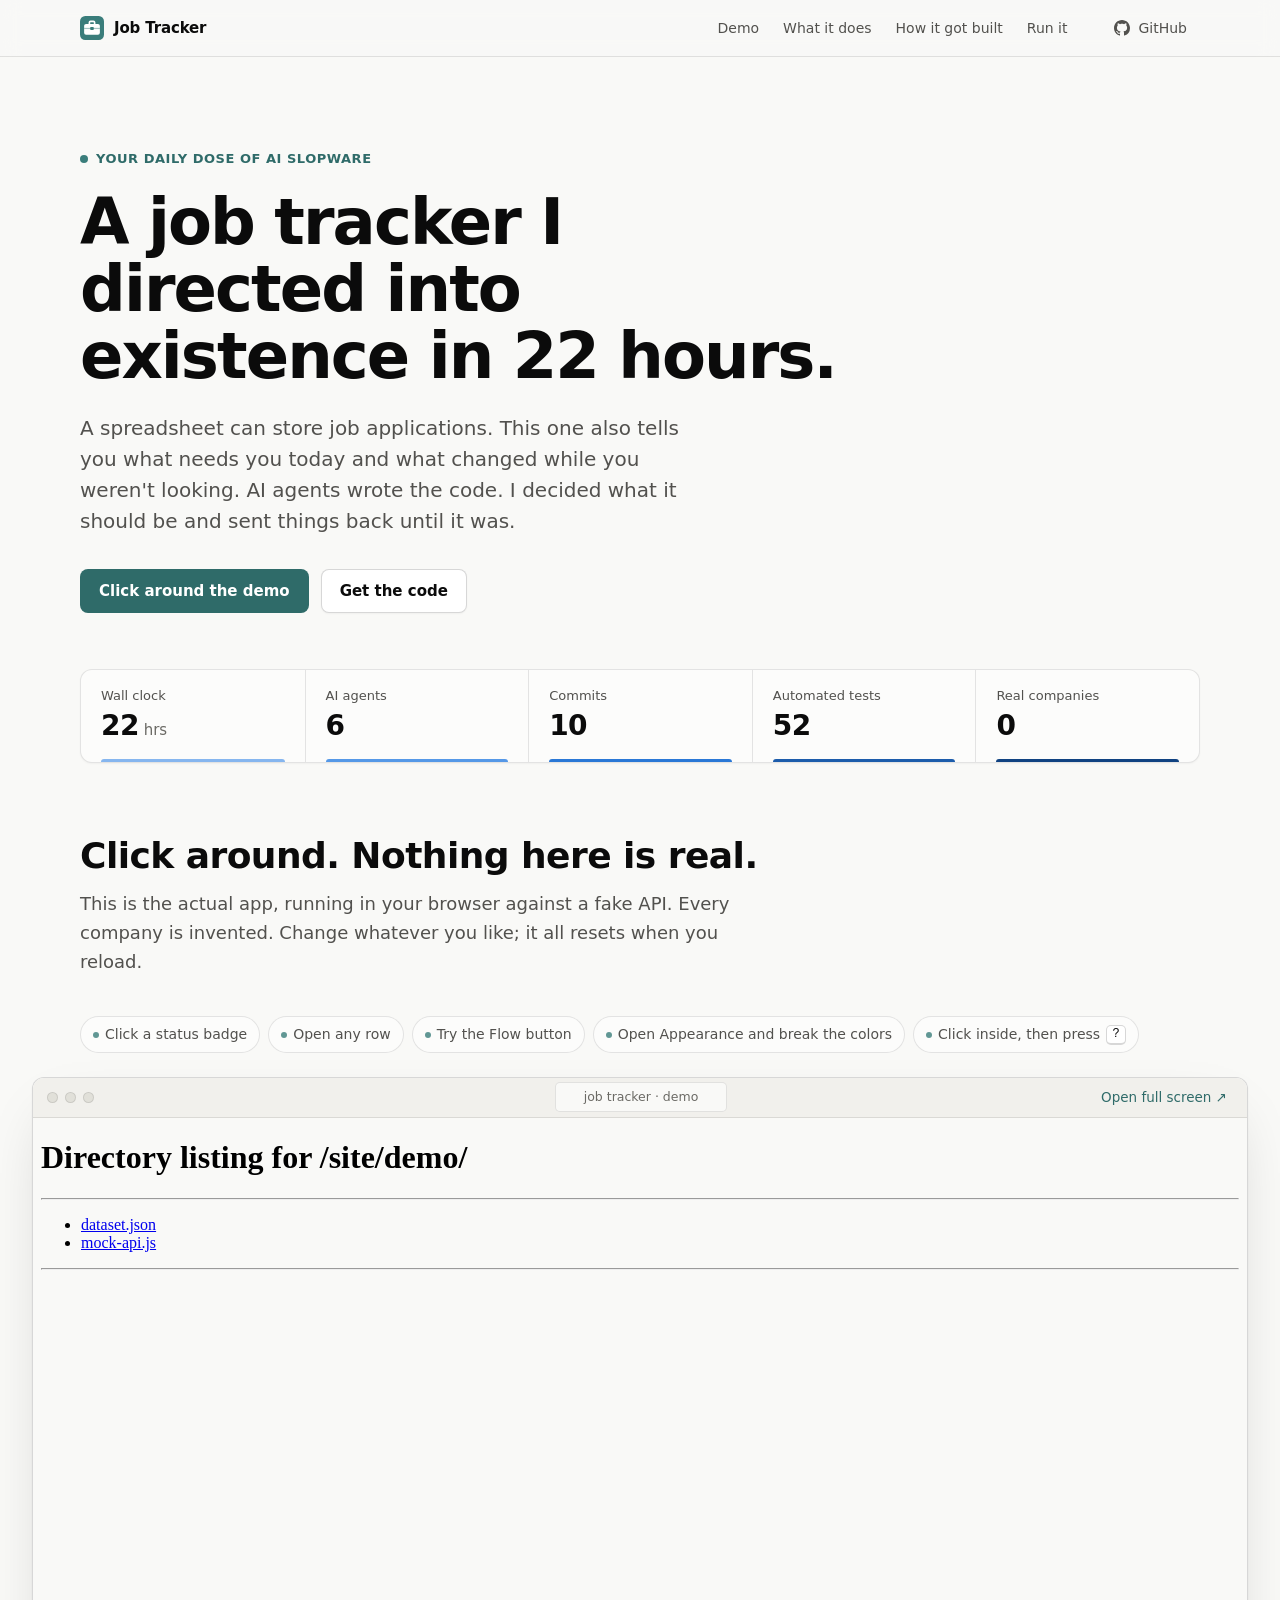
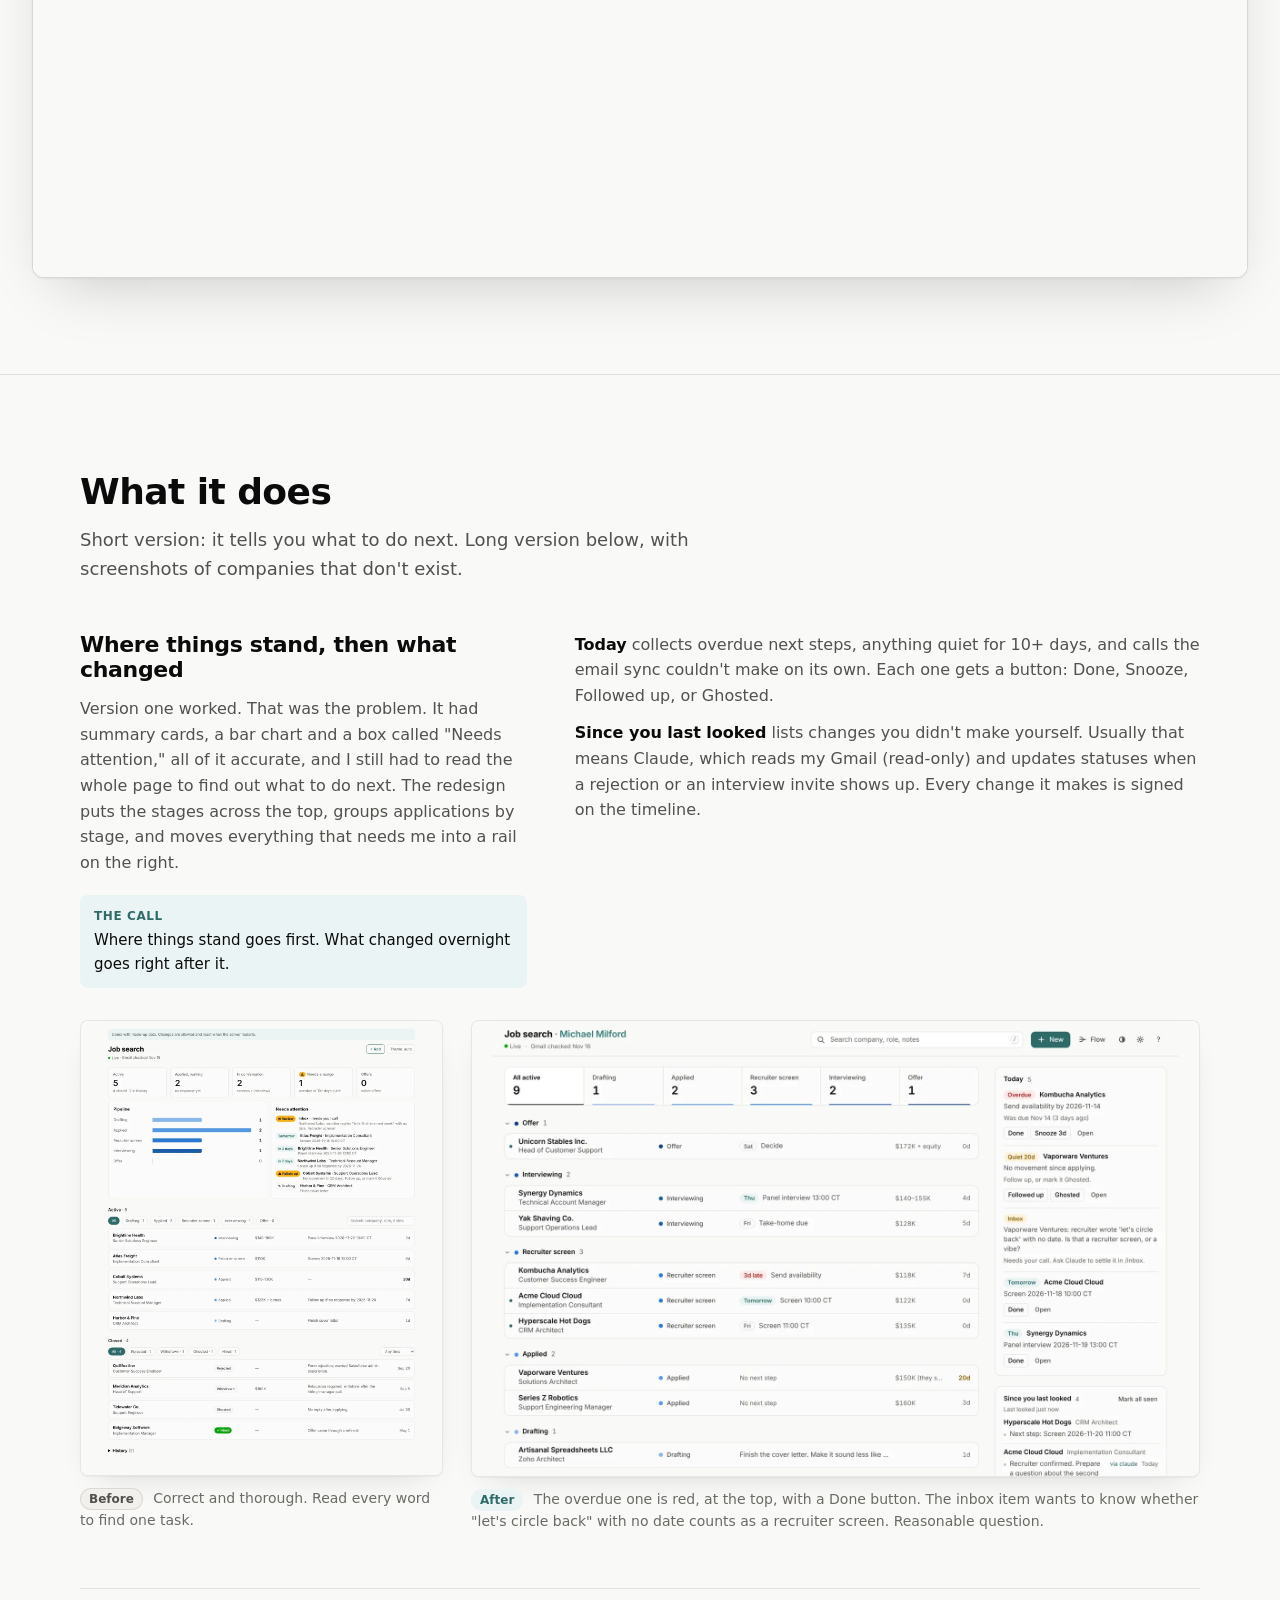
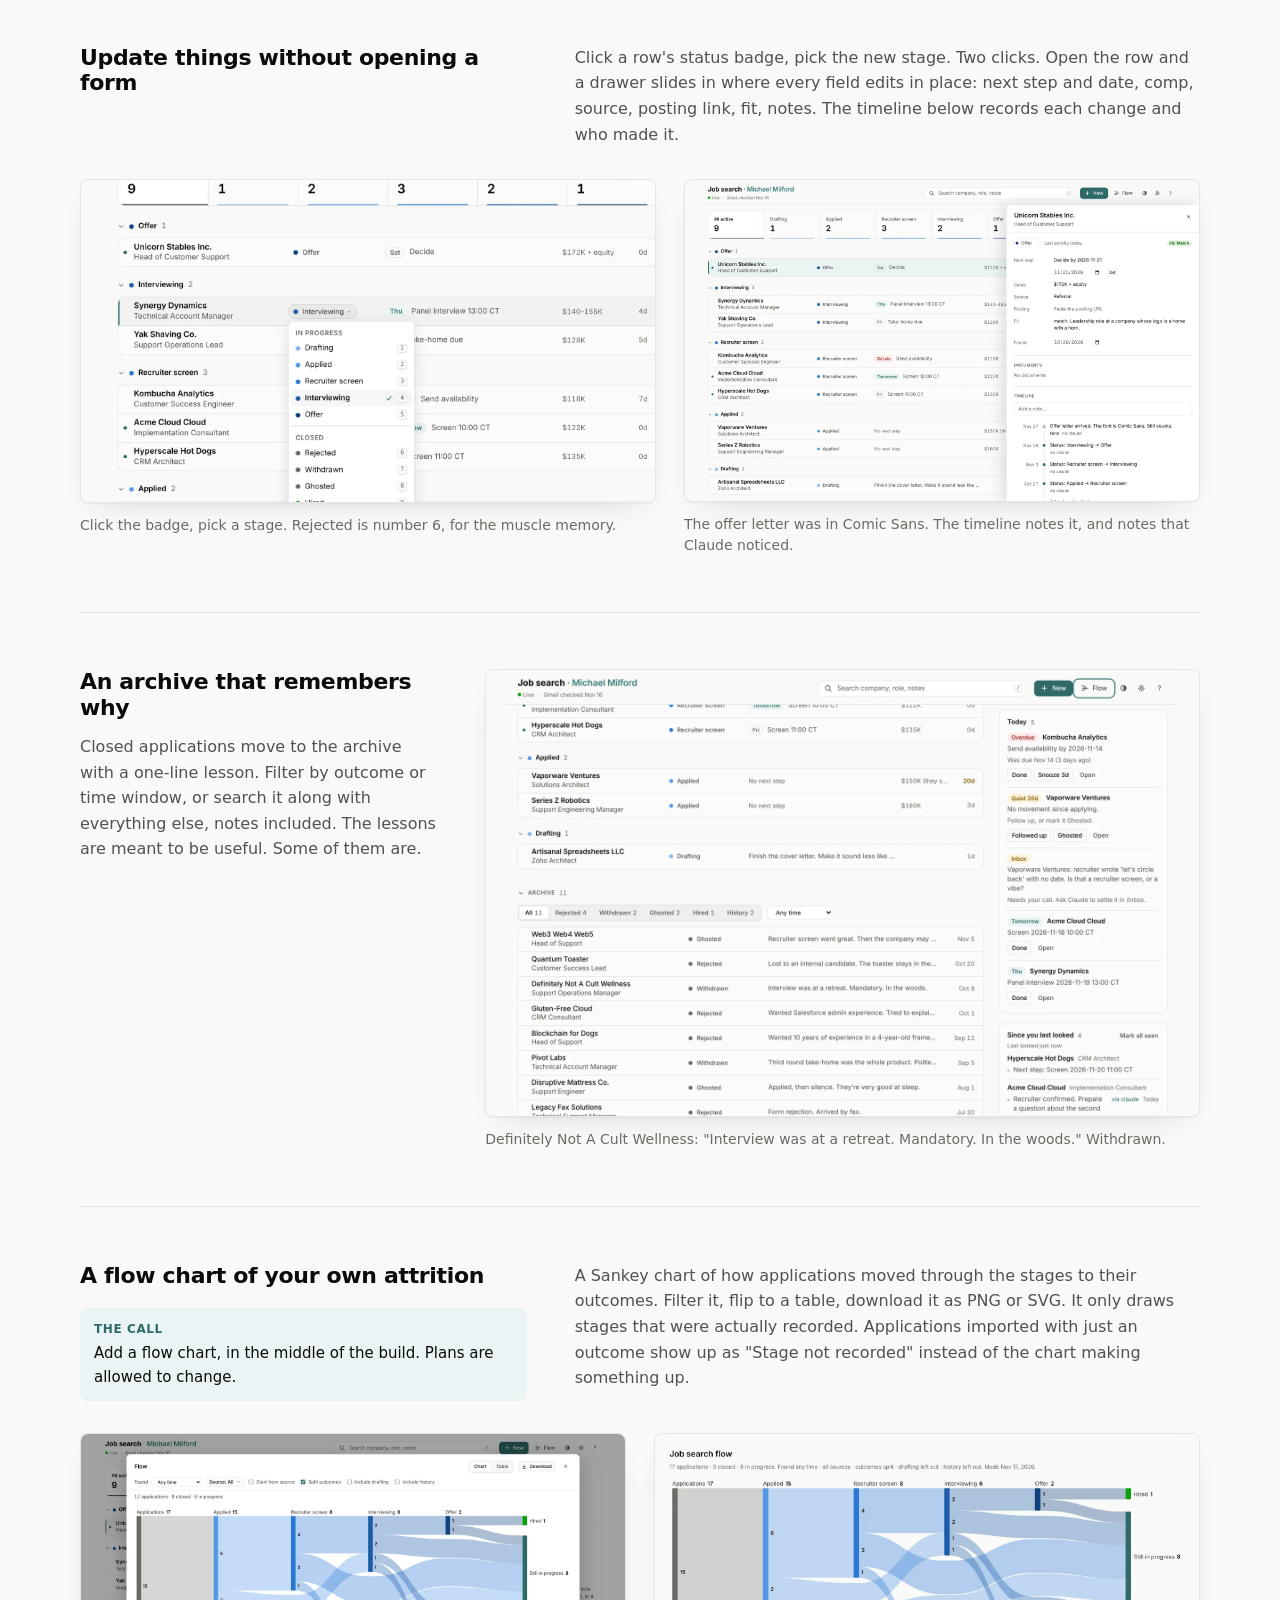
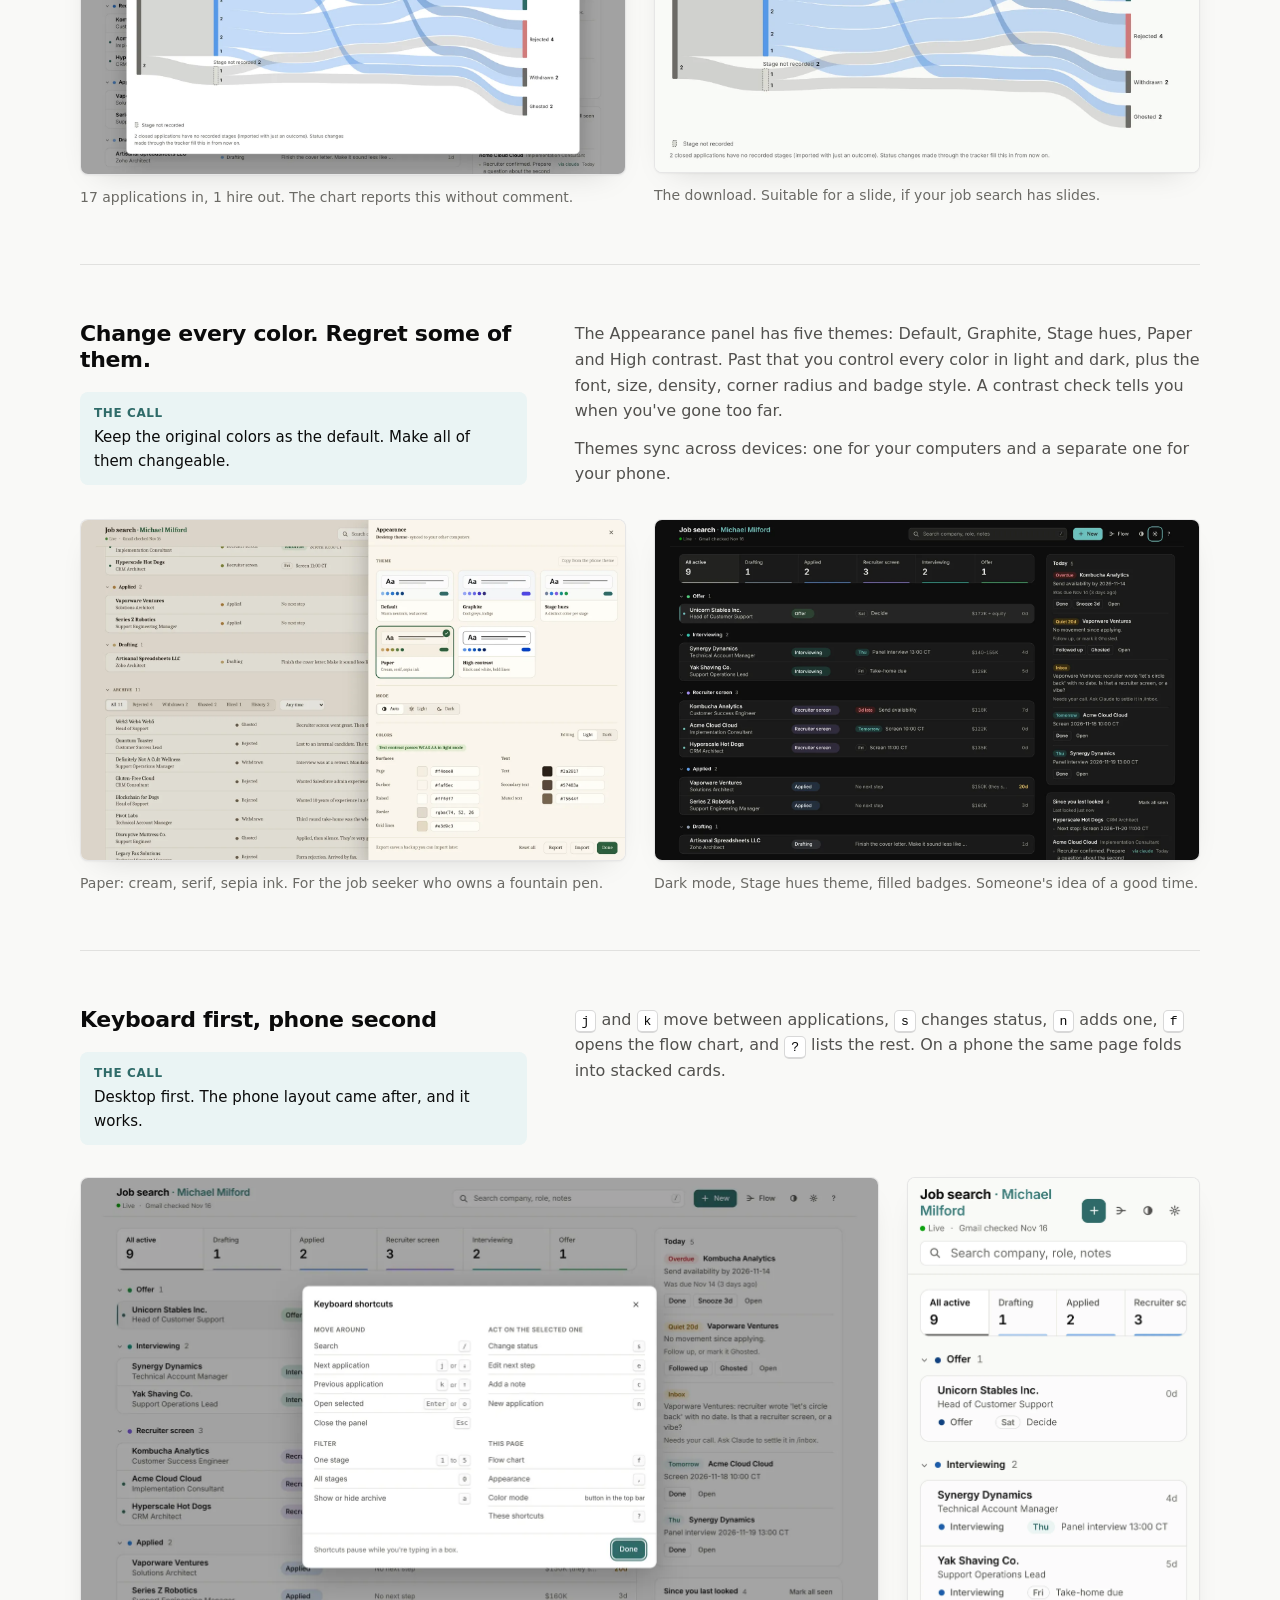
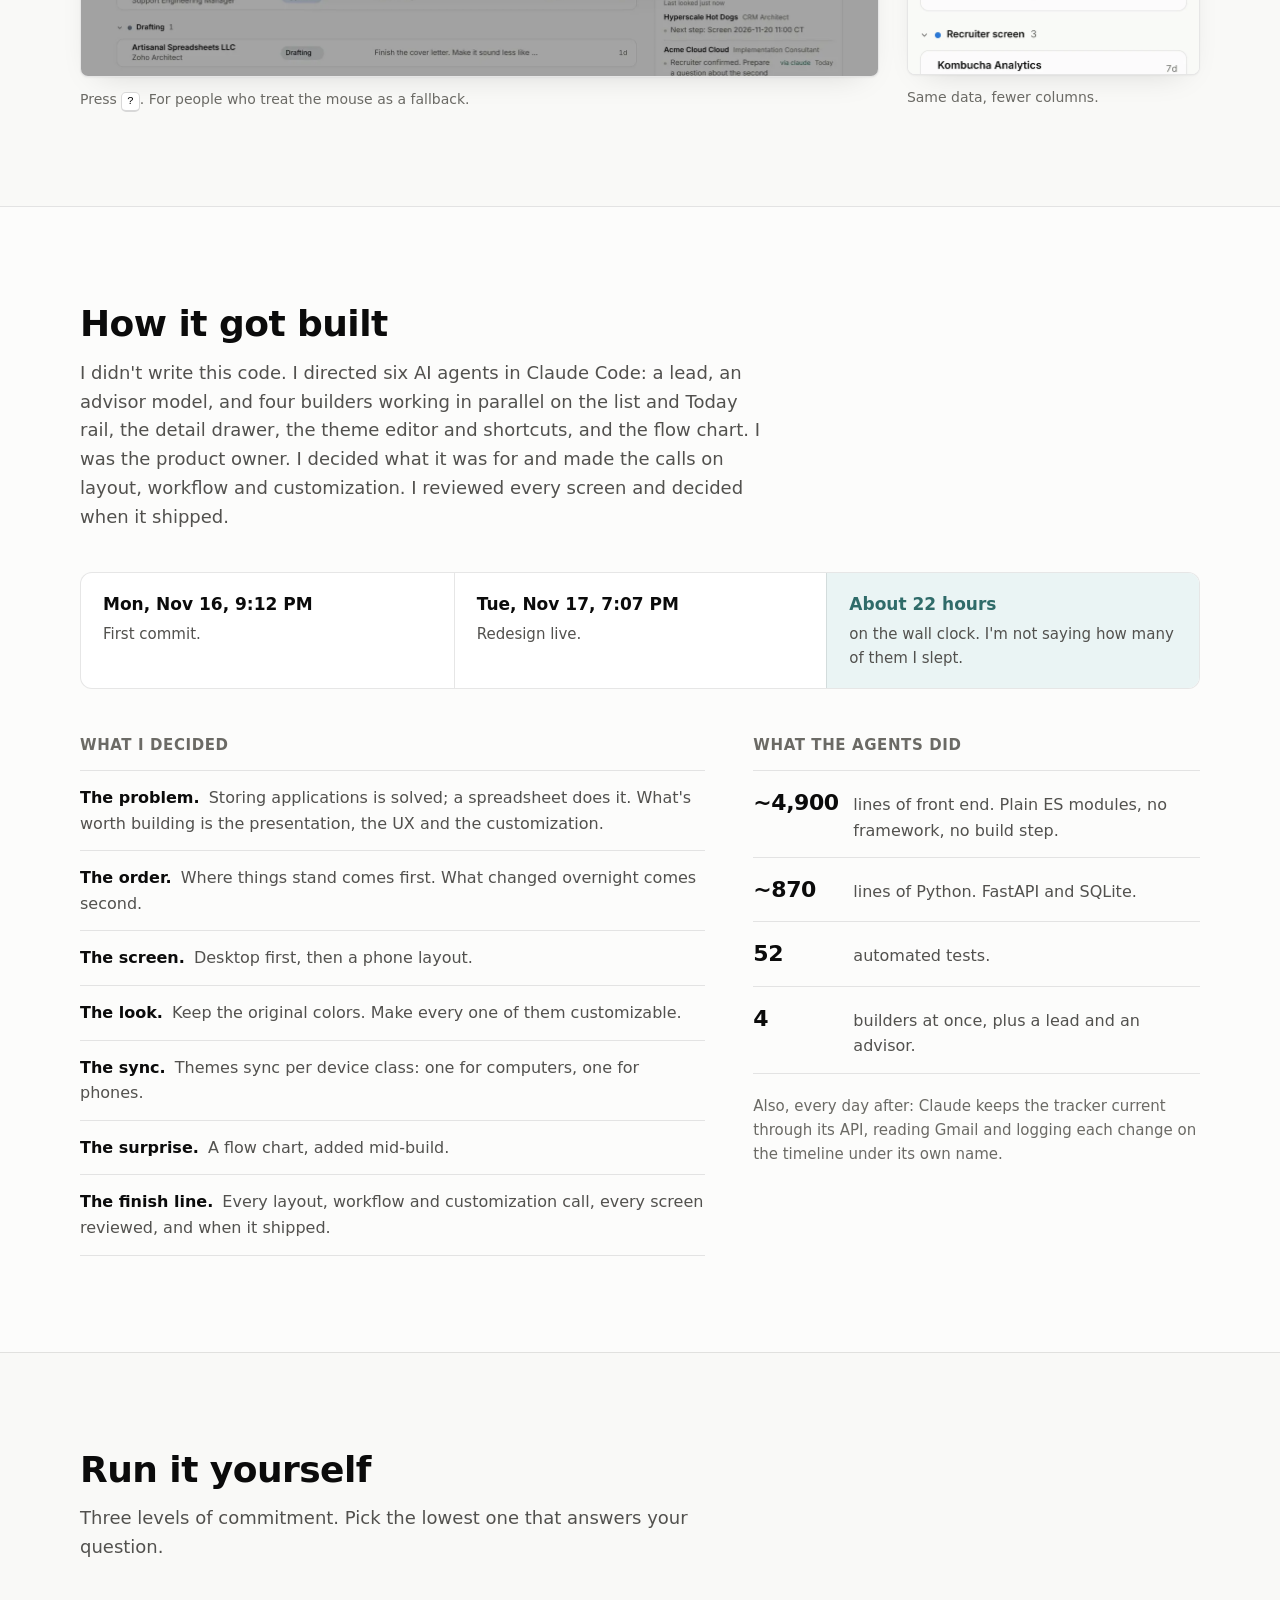
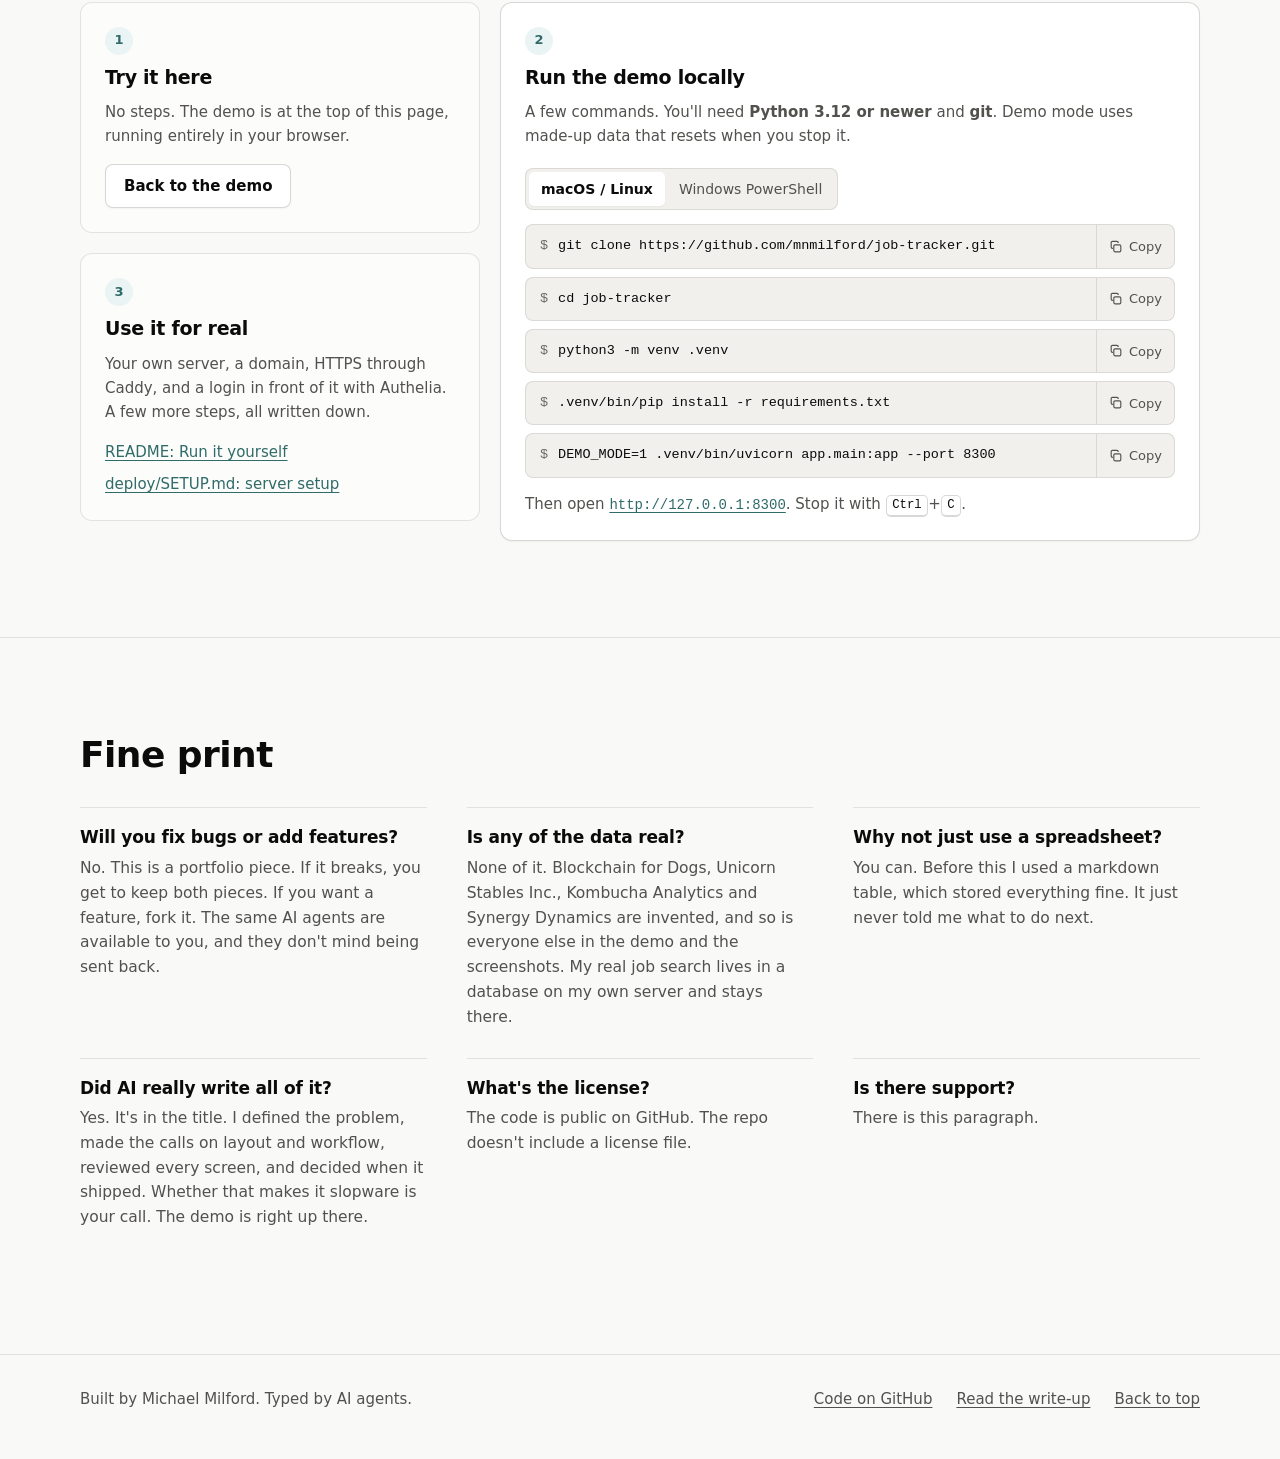
==== site/index.html @ 2b5739f7 "Landing page with a click-around demo, and self-hosting instructions What changes for you: - A publi" ====
<!doctype html>
<html lang="en">
<head>
<meta charset="utf-8">
<meta name="viewport" content="width=device-width, initial-scale=1">
<title>Job Tracker: your daily dose of AI slopware</title>
<meta name="description" content="A self-hosted job-application tracker built in about 22 hours by directing AI agents. Try the live demo with made-up companies, then read how it got built.">
<link rel="canonical" href="https://mnmilford.github.io/job-tracker/">
<meta name="theme-color" content="#f9f9f7" media="(prefers-color-scheme: light)">
<meta name="theme-color" content="#0d0d0d" media="(prefers-color-scheme: dark)">

<meta property="og:type" content="website">
<meta property="og:site_name" content="Job Tracker">
<meta property="og:title" content="Job Tracker: your daily dose of AI slopware">
<meta property="og:description" content="A self-hosted job-application tracker built in about 22 hours by directing AI agents. Click around the live demo. Every company in it is invented.">
<meta property="og:url" content="https://mnmilford.github.io/job-tracker/">
<meta property="og:image" content="https://mnmilford.github.io/job-tracker/img/og.png">
<meta property="og:image:width" content="1200">
<meta property="og:image:height" content="630">
<meta property="og:image:alt" content="The Job Tracker main view: a stage strip across the top, applications grouped by stage, and a Today rail on the right.">
<meta name="twitter:card" content="summary_large_image">
<meta name="twitter:title" content="Job Tracker: your daily dose of AI slopware">
<meta name="twitter:description" content="A self-hosted job-application tracker built in about 22 hours by directing AI agents. Click around the live demo.">
<meta name="twitter:image" content="https://mnmilford.github.io/job-tracker/img/og.png">
<meta name="twitter:image:alt" content="The Job Tracker main view: a stage strip across the top, applications grouped by stage, and a Today rail on the right.">

<link rel="icon" type="image/svg+xml" href='data:image/svg+xml,%3Csvg xmlns="http://www.w3.org/2000/svg" viewBox="0 0 32 32"%3E%3Crect width="32" height="32" rx="7" fill="%233A7D7B"/%3E%3Cpath d="M12.5 10.5V8.8c0-.9.7-1.6 1.6-1.6h3.8c.9 0 1.6.7 1.6 1.6v1.7" fill="none" stroke="%23fff" stroke-width="2.2"/%3E%3Crect x="5.5" y="10.5" width="21" height="14.5" rx="2.6" fill="%23fff"/%3E%3Cpath d="M5.5 16.6h21" stroke="%233A7D7B" stroke-width="1.6" opacity=".45"/%3E%3Crect x="13.6" y="14.6" width="4.8" height="4" rx="1.1" fill="%233A7D7B"/%3E%3C/svg%3E'>
<link rel="stylesheet" href="landing.css">
<script src="landing.js" defer></script>
</head>
<body>
<a class="skip" href="#main">Skip to content</a>

<header class="site-head">
  <div class="wrap head-row">
    <a class="brand" href="./" aria-label="Job Tracker, top of page">
      <svg class="brand-mark" viewBox="0 0 32 32" aria-hidden="true" focusable="false"><rect width="32" height="32" rx="7" fill="#3A7D7B"/><path d="M12.5 10.5V8.8c0-.9.7-1.6 1.6-1.6h3.8c.9 0 1.6.7 1.6 1.6v1.7" fill="none" stroke="#fff" stroke-width="2.2"/><rect x="5.5" y="10.5" width="21" height="14.5" rx="2.6" fill="#fff"/><path d="M5.5 16.6h21" stroke="#3A7D7B" stroke-width="1.6" opacity=".45"/><rect x="13.6" y="14.6" width="4.8" height="4" rx="1.1" fill="#3A7D7B"/></svg>
      <span>Job Tracker</span>
    </a>
    <nav class="head-nav" aria-label="Sections">
      <a href="#demo">Demo</a>
      <a href="#features">What it does</a>
      <a href="#built">How it got built</a>
      <a href="#run">Run it</a>
    </nav>
    <a class="btn btn-quiet head-gh" href="https://github.com/mnmilford/job-tracker">
      <svg viewBox="0 0 16 16" aria-hidden="true" focusable="false"><path fill="currentColor" d="M8 0C3.58 0 0 3.58 0 8c0 3.54 2.29 6.53 5.47 7.59.4.07.55-.17.55-.38 0-.19-.01-.82-.01-1.49-2.01.37-2.53-.49-2.69-.94-.09-.23-.48-.94-.82-1.13-.28-.15-.68-.52-.01-.53.63-.01 1.08.58 1.23.82.72 1.21 1.87.87 2.33.66.07-.52.28-.87.51-1.07-1.78-.2-3.64-.89-3.64-3.95 0-.87.31-1.59.82-2.15-.08-.2-.36-1.02.08-2.12 0 0 .67-.21 2.2.82.64-.18 1.32-.27 2-.27.68 0 1.36.09 2 .27 1.53-1.04 2.2-.82 2.2-.82.44 1.1.16 1.92.08 2.12.51.56.82 1.27.82 2.15 0 3.07-1.87 3.75-3.65 3.95.29.25.54.73.54 1.48 0 1.07-.01 1.93-.01 2.2 0 .21.15.46.55.38A8.01 8.01 0 0 0 16 8c0-4.42-3.58-8-8-8Z"/></svg>
      <span>GitHub</span>
    </a>
  </div>
</header>

<main id="main">

  <!-- ============ Hero ============ -->
  <section class="hero" aria-labelledby="hero-title">
    <div class="wrap">
      <p class="eyebrow">Your daily dose of AI slopware</p>
      <h1 id="hero-title">A job tracker I directed into existence in 22&nbsp;hours.</h1>
      <p class="lead">A spreadsheet can store job applications. This one also tells you what needs you today and what changed while you weren't looking. AI agents wrote the code. I decided what it should be and sent things back until it was.</p>
      <div class="hero-actions">
        <a class="btn btn-primary" href="#demo">Click around the demo</a>
        <a class="btn btn-secondary" href="https://github.com/mnmilford/job-tracker">Get the code</a>
      </div>

      <ol class="stagestrip" aria-label="The project in numbers">
        <li><span class="ss-label">Wall clock</span><span class="ss-num">22<small> hrs</small></span></li>
        <li><span class="ss-label">AI agents</span><span class="ss-num">6</span></li>
        <li><span class="ss-label">Commits</span><span class="ss-num">10</span></li>
        <li><span class="ss-label">Automated tests</span><span class="ss-num">52</span></li>
        <li><span class="ss-label">Real companies</span><span class="ss-num">0</span></li>
      </ol>
    </div>
  </section>

  <!-- ============ Live demo ============ -->
  <section class="demo" id="demo" aria-labelledby="demo-title">
    <div class="wrap">
      <div class="section-head">
        <h2 id="demo-title">Click around. Nothing here is real.</h2>
        <p>This is the actual app, running in your browser against a fake API. Every company is invented. Change whatever you like; it all resets when you reload.</p>
      </div>
      <ul class="chips" aria-label="Things to try">
        <li>Click a status badge</li>
        <li>Open any row</li>
        <li>Try the Flow button</li>
        <li>Open Appearance and break the colors</li>
        <li>Click inside, then press <kbd>?</kbd></li>
      </ul>
    </div>

    <div class="wrap wrap-wide">
      <figure class="browser" id="demo-frame">
        <div class="browser-bar">
          <span class="dots" aria-hidden="true"><i></i><i></i><i></i></span>
          <span class="url" aria-hidden="true">job tracker &middot; demo</span>
          <a class="browser-open" href="demo/" target="_blank" rel="noopener">Open full screen <span aria-hidden="true">&#8599;</span></a>
        </div>
        <div class="browser-view">
          <iframe id="demo-iframe" data-src="demo/" title="Job Tracker live demo with made-up data" loading="lazy"></iframe>
          <noscript><p class="noscript">The embedded demo needs JavaScript. <a href="demo/">Open the demo</a> instead.</p></noscript>
        </div>
      </figure>

      <div class="demo-phone">
        <img src="img/phone.webp" width="1170" height="1992" loading="lazy" decoding="async"
             alt="The tracker on a phone: the title and buttons on top, a search box, a scrolling stage strip, and applications as stacked cards grouped under Offer and Interviewing.">
        <div class="demo-phone-text">
          <p>The demo works on phones. It just wants the whole screen to itself.</p>
          <a class="btn btn-primary" href="demo/">Open the demo</a>
        </div>
      </div>
    </div>
  </section>

  <!-- ============ What it does ============ -->
  <section class="features" id="features" aria-labelledby="features-title">
    <div class="wrap">
      <div class="section-head">
        <h2 id="features-title">What it does</h2>
        <p>Short version: it tells you what to do next. Long version below, with screenshots of companies that don't exist.</p>
      </div>

      <!-- Where things stand: before / after -->
      <article class="feature feature-stack" aria-labelledby="f-today">
        <div class="feature-text cols">
          <div>
            <h3 id="f-today">Where things stand, then what changed</h3>
            <p>Version one worked. That was the problem. It had summary cards, a bar chart and a box called "Needs attention," all of it accurate, and I still had to read the whole page to find out what to do next. The redesign puts the stages across the top, groups applications by stage, and moves everything that needs me into a rail on the right.</p>
            <p class="call"><span>The call</span> Where things stand goes first. What changed overnight goes right after it.</p>
          </div>
          <div>
            <p><strong>Today</strong> collects overdue next steps, anything quiet for 10+ days, and calls the email sync couldn't make on its own. Each one gets a button: Done, Snooze, Followed up, or Ghosted.</p>
            <p><strong>Since you last looked</strong> lists changes you didn't make yourself. Usually that means Claude, which reads my Gmail (read-only) and updates statuses when a rejection or an interview invite shows up. Every change it makes is signed on the timeline.</p>
          </div>
        </div>
        <div class="ba">
          <figure class="shot">
            <a class="zoom" href="img/before.webp"><img src="img/before.webp" width="1280" height="1606" loading="lazy" decoding="async"
                 alt="Before: the first version, with five summary cards, a pipeline bar chart, a Needs attention list, and plain tables of active and closed applications."></a>
            <figcaption><span class="tag">Before</span> Correct and thorough. Read every word to find one task.</figcaption>
          </figure>
          <figure class="shot">
            <a class="zoom" href="img/main-view.webp"><img src="img/main-view.webp" width="1600" height="1000" loading="lazy" decoding="async"
                 alt="After: a stage strip with counts, applications grouped under Offer, Interviewing, Recruiter screen, Applied and Drafting, and a Today rail showing Kombucha Analytics overdue by three days, Vaporware Ventures quiet for 20 days, and an inbox question about whether 'let's circle back' counts as a recruiter screen."></a>
            <figcaption><span class="tag tag-accent">After</span> The overdue one is red, at the top, with a Done button. The inbox item wants to know whether "let's circle back" with no date counts as a recruiter screen. Reasonable question.</figcaption>
          </figure>
        </div>
      </article>

      <!-- Status + drawer -->
      <article class="feature feature-stack" aria-labelledby="f-edit">
        <div class="feature-text cols">
          <div>
            <h3 id="f-edit">Update things without opening a form</h3>
          </div>
          <div>
            <p>Click a row's status badge, pick the new stage. Two clicks. Open the row and a drawer slides in where every field edits in place: next step and date, comp, source, posting link, fit, notes. The timeline below records each change and who made it.</p>
          </div>
        </div>
        <div class="pair pair-status">
          <figure class="shot">
            <a class="zoom" href="img/status-menu.webp"><img src="img/status-menu.webp" width="1600" height="896" loading="lazy" decoding="async"
                 alt="The status menu open on a row's badge, listing in-progress stages Drafting through Offer and closed outcomes Rejected, Withdrawn and Ghosted, each with a number key."></a>
            <figcaption>Click the badge, pick a stage. Rejected is number 6, for the muscle memory.</figcaption>
          </figure>
          <figure class="shot">
            <a class="zoom" href="img/drawer.webp"><img src="img/drawer.webp" width="1600" height="1000" loading="lazy" decoding="async"
                 alt="The detail drawer for Unicorn Stables Inc., Head of Customer Support, with editable fields and a timeline whose latest note, added via claude, reads: Offer letter arrived. The font is Comic Sans. Still counts."></a>
            <figcaption>The offer letter was in Comic Sans. The timeline notes it, and notes that Claude noticed.</figcaption>
          </figure>
        </div>
      </article>

      <!-- Archive -->
      <article class="feature" aria-labelledby="f-archive">
        <div class="feature-text">
          <h3 id="f-archive">An archive that remembers why</h3>
          <p>Closed applications move to the archive with a one-line lesson. Filter by outcome or time window, or search it along with everything else, notes included. The lessons are meant to be useful. Some of them are.</p>
        </div>
        <figure class="shot shot-lg">
          <a class="zoom" href="img/archive.webp"><img src="img/archive.webp" width="1600" height="1000" loading="lazy" decoding="async"
               alt="The archive with filters for Rejected, Withdrawn, Ghosted, Hired and History. Lessons include: Interview was at a retreat. Mandatory. In the woods. And: Applied, then silence. They're very good at sleep."></a>
          <figcaption>Definitely Not A Cult Wellness: "Interview was at a retreat. Mandatory. In the woods." Withdrawn.</figcaption>
        </figure>
      </article>

      <!-- Flow chart -->
      <article class="feature feature-stack" aria-labelledby="f-flow">
        <div class="feature-text cols">
          <div>
            <h3 id="f-flow">A flow chart of your own attrition</h3>
            <p class="call"><span>The call</span> Add a flow chart, in the middle of the build. Plans are allowed to change.</p>
          </div>
          <div>
            <p>A Sankey chart of how applications moved through the stages to their outcomes. Filter it, flip to a table, download it as PNG or SVG. It only draws stages that were actually recorded. Applications imported with just an outcome show up as "Stage not recorded" instead of the chart making something up.</p>
          </div>
        </div>
        <div class="pair">
          <figure class="shot">
            <a class="zoom" href="img/flow-chart.webp"><img src="img/flow-chart.webp" width="1600" height="1000" loading="lazy" decoding="async"
                 alt="The Flow dialog: a Sankey chart from 17 applications through Applied, Recruiter screen, Interviewing and Offer to Hired, Still in progress, Rejected, Withdrawn and Ghosted, with filters and Chart, Table and Download buttons."></a>
            <figcaption>17 applications in, 1 hire out. The chart reports this without comment.</figcaption>
          </figure>
          <figure class="shot">
            <a class="zoom" href="img/flow-export.webp"><img src="img/flow-export.webp" width="1600" height="993" loading="lazy" decoding="async"
                 alt="The downloaded chart image titled Job search flow, with a one-line summary of the filters used and a legend for Stage not recorded."></a>
            <figcaption>The download. Suitable for a slide, if your job search has slides.</figcaption>
          </figure>
        </div>
      </article>

      <!-- Appearance -->
      <article class="feature feature-stack" aria-labelledby="f-theme">
        <div class="feature-text cols">
          <div>
            <h3 id="f-theme">Change every color. Regret some of them.</h3>
            <p class="call"><span>The call</span> Keep the original colors as the default. Make all of them changeable.</p>
          </div>
          <div>
            <p>The Appearance panel has five themes: Default, Graphite, Stage hues, Paper and High contrast. Past that you control every color in light and dark, plus the font, size, density, corner radius and badge style. A contrast check tells you when you've gone too far.</p>
            <p>Themes sync across devices: one for your computers and a separate one for your phone.</p>
          </div>
        </div>
        <div class="pair">
          <figure class="shot">
            <a class="zoom" href="img/theme-paper.webp"><img src="img/theme-paper.webp" width="1600" height="1000" loading="lazy" decoding="async"
                 alt="The Appearance panel with the Paper theme selected: cream background, serif type, theme cards for all five themes, and color fields with a note that text contrast passes WCAG AA in light mode."></a>
            <figcaption>Paper: cream, serif, sepia ink. For the job seeker who owns a fountain pen.</figcaption>
          </figure>
          <figure class="shot">
            <a class="zoom" href="img/theme-dark.webp"><img src="img/theme-dark.webp" width="1600" height="1000" loading="lazy" decoding="async"
                 alt="The main view in dark mode with the Stage hues theme, giving each stage its own color, and filled pill badges for each status."></a>
            <figcaption>Dark mode, Stage hues theme, filled badges. Someone's idea of a good time.</figcaption>
          </figure>
        </div>
      </article>

      <!-- Shortcuts + phone -->
      <article class="feature feature-stack" aria-labelledby="f-keys">
        <div class="feature-text cols">
          <div>
            <h3 id="f-keys">Keyboard first, phone second</h3>
            <p class="call"><span>The call</span> Desktop first. The phone layout came after, and it works.</p>
          </div>
          <div>
            <p><kbd>j</kbd> and <kbd>k</kbd> move between applications, <kbd>s</kbd> changes status, <kbd>n</kbd> adds one, <kbd>f</kbd> opens the flow chart, and <kbd>?</kbd> lists the rest. On a phone the same page folds into stacked cards.</p>
          </div>
        </div>
        <div class="pair pair-phone">
          <figure class="shot">
            <a class="zoom" href="img/shortcuts.webp"><img src="img/shortcuts.webp" width="1600" height="1000" loading="lazy" decoding="async"
                 alt="The keyboard shortcuts dialog, grouped into Move around, Act on the selected one, Filter, and This page."></a>
            <figcaption>Press <kbd>?</kbd>. For people who treat the mouse as a fallback.</figcaption>
          </figure>
          <figure class="shot shot-phone">
            <a class="zoom" href="img/phone.webp"><img src="img/phone.webp" width="1170" height="1992" loading="lazy" decoding="async"
                 alt="The phone layout: stacked application cards under Offer and Interviewing, with a horizontally scrolling stage strip."></a>
            <figcaption>Same data, fewer columns.</figcaption>
          </figure>
        </div>
      </article>
    </div>
  </section>

  <!-- ============ How it got built ============ -->
  <section class="built" id="built" aria-labelledby="built-title">
    <div class="wrap">
      <div class="section-head">
        <h2 id="built-title">How it got built</h2>
        <p>I didn't write this code. I directed six AI agents in Claude Code: a lead, an advisor model, and four builders working in parallel on the list and Today rail, the detail drawer, the theme editor and shortcuts, and the flow chart. I was the product owner. I decided what it was for and made the calls on layout, workflow and customization. I reviewed every screen and decided when it shipped.</p>
      </div>

      <ol class="timeline" aria-label="Timeline">
        <li><time datetime="2026-11-16T21:12">Mon, Nov 16, 9:12 PM</time><span>First commit.</span></li>
        <li><time datetime="2026-11-17T19:07">Tue, Nov 17, 7:07 PM</time><span>Redesign live.</span></li>
        <li class="tl-total"><span class="tl-num">About 22 hours</span><span>on the wall clock. I'm not saying how many of them I slept.</span></li>
      </ol>

      <div class="split">
        <div class="col col-me">
          <h3>What I decided</h3>
          <ul class="decisions">
            <li><strong>The problem.</strong> Storing applications is solved; a spreadsheet does it. What's worth building is the presentation, the UX and the customization.</li>
            <li><strong>The order.</strong> Where things stand comes first. What changed overnight comes second.</li>
            <li><strong>The screen.</strong> Desktop first, then a phone layout.</li>
            <li><strong>The look.</strong> Keep the original colors. Make every one of them customizable.</li>
            <li><strong>The sync.</strong> Themes sync per device class: one for computers, one for phones.</li>
            <li><strong>The surprise.</strong> A flow chart, added mid-build.</li>
            <li><strong>The finish line.</strong> Every layout, workflow and customization call, every screen reviewed, and when it shipped.</li>
          </ul>
        </div>
        <div class="col col-them">
          <h3>What the agents did</h3>
          <ul class="facts">
            <li><span class="fact-num">~4,900</span><span>lines of front end. Plain ES modules, no framework, no build step.</span></li>
            <li><span class="fact-num">~870</span><span>lines of Python. FastAPI and SQLite.</span></li>
            <li><span class="fact-num">52</span><span>automated tests.</span></li>
            <li><span class="fact-num">4</span><span>builders at once, plus a lead and an advisor.</span></li>
          </ul>
          <p class="aside">Also, every day after: Claude keeps the tracker current through its API, reading Gmail and logging each change on the timeline under its own name.</p>
        </div>
      </div>
    </div>
  </section>

  <!-- ============ Run it yourself ============ -->
  <section class="run" id="run" aria-labelledby="run-title">
    <div class="wrap">
      <div class="section-head">
        <h2 id="run-title">Run it yourself</h2>
        <p>Three levels of commitment. Pick the lowest one that answers your question.</p>
      </div>

      <div class="tiers">
        <article class="tier" aria-labelledby="t1">
          <p class="tier-step">1</p>
          <h3 id="t1">Try it here</h3>
          <p>No steps. The demo is at the top of this page, running entirely in your browser.</p>
          <a class="btn btn-secondary" href="#demo">Back to the demo</a>
        </article>

        <article class="tier tier-main" aria-labelledby="t2">
          <p class="tier-step">2</p>
          <h3 id="t2">Run the demo locally</h3>
          <p>A few commands. You'll need <strong>Python 3.12 or newer</strong> and <strong>git</strong>. Demo mode uses made-up data that resets when you stop it.</p>

          <!-- ===== LOCAL DEMO COMMANDS: single source of truth. Edit only here. ===== -->
          <div class="os-tabs" data-tabs>
            <div class="tablist" role="tablist" aria-label="Operating system">
              <button type="button" role="tab" id="tab-unix" aria-controls="panel-unix" aria-selected="true">macOS / Linux</button>
              <button type="button" role="tab" id="tab-win" aria-controls="panel-win" aria-selected="false" tabindex="-1">Windows PowerShell</button>
            </div>

            <div class="tabpanel" role="tabpanel" id="panel-unix" aria-labelledby="tab-unix" tabindex="0">
              <ol class="cmds" data-prompt="$">
                <li><pre><code>git clone https://github.com/mnmilford/job-tracker.git</code></pre></li>
                <li><pre><code>cd job-tracker</code></pre></li>
                <li><pre><code>python3 -m venv .venv</code></pre></li>
                <li><pre><code>.venv/bin/pip install -r requirements.txt</code></pre></li>
                <li><pre><code>DEMO_MODE=1 .venv/bin/uvicorn app.main:app --port 8300</code></pre></li>
              </ol>
            </div>

            <div class="tabpanel" role="tabpanel" id="panel-win" aria-labelledby="tab-win" tabindex="0" hidden>
              <ol class="cmds" data-prompt="PS&gt;">
                <li><pre><code>git clone https://github.com/mnmilford/job-tracker.git</code></pre></li>
                <li><pre><code>cd job-tracker</code></pre></li>
                <li><pre><code>py -m venv .venv</code></pre></li>
                <li><pre><code>.venv\Scripts\pip install -r requirements.txt</code></pre></li>
                <li><pre><code>$env:DEMO_MODE="1"; .venv\Scripts\uvicorn app.main:app --port 8300</code></pre></li>
              </ol>
            </div>
            <p class="then">Then open <a href="http://127.0.0.1:8300">http://127.0.0.1:8300</a>. Stop it with <kbd>Ctrl</kbd>+<kbd>C</kbd>.</p>
          </div>
          <!-- ===== END LOCAL DEMO COMMANDS ===== -->
        </article>

        <article class="tier" aria-labelledby="t3">
          <p class="tier-step">3</p>
          <h3 id="t3">Use it for real</h3>
          <p>Your own server, a domain, HTTPS through Caddy, and a login in front of it with Authelia. A few more steps, all written down.</p>
          <ul class="links">
            <li><a href="https://github.com/mnmilford/job-tracker#run-it-yourself">README: Run it yourself</a></li>
            <li><a href="https://github.com/mnmilford/job-tracker/blob/main/deploy/SETUP.md">deploy/SETUP.md: server setup</a></li>
          </ul>
        </article>
      </div>
    </div>
  </section>

  <!-- ============ Fine print ============ -->
  <section class="faq" id="faq" aria-labelledby="faq-title">
    <div class="wrap">
      <h2 id="faq-title">Fine print</h2>
      <div class="qa-grid">
        <div class="qa">
          <h3>Will you fix bugs or add features?</h3>
          <p>No. This is a portfolio piece. If it breaks, you get to keep both pieces. If you want a feature, fork it. The same AI agents are available to you, and they don't mind being sent back.</p>
        </div>
        <div class="qa">
          <h3>Is any of the data real?</h3>
          <p>None of it. Blockchain for Dogs, Unicorn Stables Inc., Kombucha Analytics and Synergy Dynamics are invented, and so is everyone else in the demo and the screenshots. My real job search lives in a database on my own server and stays there.</p>
        </div>
        <div class="qa">
          <h3>Why not just use a spreadsheet?</h3>
          <p>You can. Before this I used a markdown table, which stored everything fine. It just never told me what to do next.</p>
        </div>
        <div class="qa">
          <h3>Did AI really write all of it?</h3>
          <p>Yes. It's in the title. I defined the problem, made the calls on layout and workflow, reviewed every screen, and decided when it shipped. Whether that makes it slopware is your call. The demo is right up there.</p>
        </div>
        <div class="qa">
          <h3>What's the license?</h3>
          <p>The code is public on GitHub. The repo doesn't include a license file.</p>
        </div>
        <div class="qa">
          <h3>Is there support?</h3>
          <p>There is this paragraph.</p>
        </div>
      </div>
    </div>
  </section>

</main>

<footer class="site-foot">
  <div class="wrap foot-row">
    <p class="foot-by">Built by Michael Milford. Typed by AI agents.</p>
    <nav aria-label="Footer">
      <a href="https://github.com/mnmilford/job-tracker">Code on GitHub</a>
      <a href="#blog-post-link">Read the write-up</a><!-- TODO: blog post URL -->
      <a href="#main">Back to top</a>
    </nav>
  </div>
</footer>
</body>
</html>
---- site/landing.css ----
/* Landing page for Job Tracker. Colors mirror app/static/tokens.css. */

:root {
  color-scheme: light;
  --font-ui: system-ui, -apple-system, "Segoe UI", Roboto, sans-serif;
  --font-mono: ui-monospace, SFMono-Regular, Menlo, Consolas, monospace;

  --page: #f9f9f7;
  --surface: #fcfcfb;
  --raised: #ffffff;
  --sunken: #f1f0ec;
  --hover: rgba(11, 11, 11, 0.04);
  --ink: #0b0b0b;
  --ink-2: #52514e;
  --muted: #6b6a65;
  --grid: #e1e0d9;
  --border: rgba(11, 11, 11, 0.10);
  --border-strong: rgba(11, 11, 11, 0.16);
  --accent: #2f6b69;
  --accent-hover: #285b59;
  --accent-bg: #eaf4f4;
  --on-accent: #ffffff;
  --brand: #3a7d7b;
  --focus: #2f6b69;
  --s1: #86b6ef; --s2: #5598e7; --s3: #2a78d6; --s4: #1c5cab; --s5: #104281;
  --shadow-sm: 0 1px 2px rgba(0, 0, 0, 0.04);
  --shadow-frame: 0 1px 2px rgba(0, 0, 0, 0.05), 0 24px 60px -24px rgba(0, 0, 0, 0.22);
  --shadow-shot: 0 1px 2px rgba(0, 0, 0, 0.04), 0 12px 32px -18px rgba(0, 0, 0, 0.18);

  --radius: 8px;
  --radius-sm: 5px;
  --radius-lg: 12px;
  --radius-pill: 999px;

  --gutter: 32px;
  --wrap: 1120px;
  --wrap-wide: 1280px;
  --wrap-narrow: 760px;
  --ease: cubic-bezier(0.2, 0.8, 0.2, 1);
  --dur: 180ms;
}

@media (prefers-color-scheme: dark) {
  :root:not([data-theme="light"]) {
    color-scheme: dark;
    --page: #0d0d0d; --surface: #1a1a19; --raised: #222220; --sunken: #141413;
    --hover: rgba(255, 255, 255, 0.05);
    --ink: #f0efec; --ink-2: #c3c2b7; --muted: #9a988f;
    --grid: #2c2c2a;
    --border: rgba(255, 255, 255, 0.10); --border-strong: rgba(255, 255, 255, 0.18);
    --accent: #6cc0bc; --accent-hover: #86cfcb; --accent-bg: #1d3433; --on-accent: #0d0d0d;
    --brand: #6cc0bc; --focus: #6cc0bc;
    --s1: #184f95; --s2: #256abf; --s3: #3987e5; --s4: #6da7ec; --s5: #9ec5f4;
    --shadow-sm: 0 1px 2px rgba(0, 0, 0, 0.4);
    --shadow-frame: 0 1px 2px rgba(0, 0, 0, 0.4), 0 24px 60px -24px rgba(0, 0, 0, 0.8);
    --shadow-shot: 0 1px 2px rgba(0, 0, 0, 0.4), 0 12px 32px -18px rgba(0, 0, 0, 0.7);
  }
}
:root[data-theme="dark"] {
  color-scheme: dark;
  --page: #0d0d0d; --surface: #1a1a19; --raised: #222220; --sunken: #141413;
  --hover: rgba(255, 255, 255, 0.05);
  --ink: #f0efec; --ink-2: #c3c2b7; --muted: #9a988f;
  --grid: #2c2c2a;
  --border: rgba(255, 255, 255, 0.10); --border-strong: rgba(255, 255, 255, 0.18);
  --accent: #6cc0bc; --accent-hover: #86cfcb; --accent-bg: #1d3433; --on-accent: #0d0d0d;
  --brand: #6cc0bc; --focus: #6cc0bc;
  --s1: #184f95; --s2: #256abf; --s3: #3987e5; --s4: #6da7ec; --s5: #9ec5f4;
  --shadow-sm: 0 1px 2px rgba(0, 0, 0, 0.4);
  --shadow-frame: 0 1px 2px rgba(0, 0, 0, 0.4), 0 24px 60px -24px rgba(0, 0, 0, 0.8);
  --shadow-shot: 0 1px 2px rgba(0, 0, 0, 0.4), 0 12px 32px -18px rgba(0, 0, 0, 0.7);
}

/* ---------- Base ---------- */
*, *::before, *::after { box-sizing: border-box; }
html { -webkit-text-size-adjust: 100%; scroll-behavior: smooth; scroll-padding-top: 72px; }
body {
  margin: 0;
  background: var(--page);
  color: var(--ink);
  font: 400 16px/1.6 var(--font-ui);
  -webkit-font-smoothing: antialiased;
  overflow-x: hidden;
}
img { display: block; max-width: 100%; height: auto; }
a { color: var(--accent); text-underline-offset: 3px; text-decoration-thickness: 1px; }
a:hover { color: var(--accent-hover); }
h1, h2, h3 { margin: 0; line-height: 1.15; letter-spacing: -0.015em; font-weight: 650; }
p { margin: 0; }
strong { font-weight: 600; }
kbd {
  font: 500 0.82em/1 var(--font-mono);
  padding: 0.2em 0.45em;
  border: 1px solid var(--border-strong);
  border-bottom-width: 2px;
  border-radius: var(--radius-sm);
  background: var(--raised);
  color: var(--ink);
  white-space: nowrap;
}
:focus-visible { outline: 2px solid var(--focus); outline-offset: 2px; border-radius: var(--radius-sm); }

.skip {
  position: absolute; left: 16px; top: -48px; z-index: 100;
  background: var(--ink); color: var(--page); padding: 8px 14px; border-radius: var(--radius);
  text-decoration: none; font-weight: 600;
}
.skip:focus { top: 12px; color: var(--page); }

.wrap { max-width: calc(var(--wrap) + var(--gutter) * 2); margin: 0 auto; padding: 0 var(--gutter); }
.wrap-wide { max-width: calc(var(--wrap-wide) + var(--gutter) * 2); }
.wrap-narrow { max-width: calc(var(--wrap-narrow) + var(--gutter) * 2); }

/* ---------- Buttons ---------- */
.btn {
  display: inline-flex; align-items: center; justify-content: center; gap: 8px;
  min-height: 44px; padding: 0 18px;
  border-radius: var(--radius); border: 1px solid transparent;
  font: 600 15px/1 var(--font-ui); text-decoration: none; white-space: nowrap;
  transition: background-color var(--dur) var(--ease), border-color var(--dur) var(--ease), color var(--dur) var(--ease);
}
.btn-primary { background: var(--accent); color: var(--on-accent); }
.btn-primary:hover { background: var(--accent-hover); color: var(--on-accent); }
.btn-secondary { background: var(--raised); color: var(--ink); border-color: var(--border-strong); box-shadow: var(--shadow-sm); }
.btn-secondary:hover { color: var(--ink); background: var(--surface); border-color: var(--muted); }
.btn-quiet { min-height: 36px; padding: 0 12px; color: var(--ink-2); font-weight: 500; font-size: 14px; }
.btn-quiet:hover { background: var(--hover); color: var(--ink); }
.btn svg { width: 16px; height: 16px; flex: none; }

/* ---------- Header ---------- */
.site-head {
  position: sticky; top: 0; z-index: 20;
  background: color-mix(in srgb, var(--page) 86%, transparent);
  -webkit-backdrop-filter: saturate(1.4) blur(10px);
  backdrop-filter: saturate(1.4) blur(10px);
  border-bottom: 1px solid var(--border);
}
.head-row { display: flex; align-items: center; gap: 24px; height: 56px; }
.brand { display: inline-flex; align-items: center; gap: 10px; color: var(--ink); text-decoration: none; font-weight: 650; font-size: 15px; letter-spacing: -0.01em; }
.brand:hover { color: var(--ink); }
.brand-mark { width: 24px; height: 24px; }
.head-nav { display: flex; gap: 4px; margin-left: auto; }
.head-nav a { color: var(--ink-2); text-decoration: none; font-size: 14px; padding: 6px 10px; border-radius: var(--radius); }
.head-nav a:hover { color: var(--ink); background: var(--hover); }
.head-gh { margin-left: 0; }

/* ---------- Section rhythm ---------- */
main > section { padding: 96px 0; }
main > section + section { border-top: 1px solid var(--border); }
.section-head { max-width: 680px; margin-bottom: 40px; }
.section-head h2 { font-size: clamp(28px, 3.2vw, 36px); margin-bottom: 14px; }
.section-head p { color: var(--ink-2); font-size: 18px; }

/* ---------- Hero ---------- */
.hero { padding: 88px 0 72px; }
main > .hero + section { border-top: 0; padding-top: 0; }
.eyebrow {
  display: inline-flex; align-items: center; gap: 8px;
  font-size: 13px; font-weight: 600; letter-spacing: 0.04em; text-transform: uppercase;
  color: var(--accent); margin-bottom: 20px;
}
.eyebrow::before { content: ""; width: 8px; height: 8px; border-radius: 50%; background: var(--brand); }
.hero h1 { font-size: clamp(36px, 6vw, 64px); letter-spacing: -0.03em; line-height: 1.04; max-width: 17ch; }
.lead { margin-top: 24px; max-width: 620px; font-size: clamp(18px, 1.6vw, 20px); line-height: 1.55; color: var(--ink-2); }
.hero-actions { display: flex; flex-wrap: wrap; gap: 12px; margin-top: 32px; }

/* Stage strip, borrowed from the app's own header */
.stagestrip {
  list-style: none; margin: 56px 0 0; padding: 0;
  display: grid; grid-template-columns: repeat(5, minmax(0, 1fr));
  background: var(--surface); border: 1px solid var(--border); border-radius: var(--radius-lg);
  overflow: hidden; box-shadow: var(--shadow-sm);
}
.stagestrip li { position: relative; padding: 16px 20px 20px; display: flex; flex-direction: column; gap: 4px; }
.stagestrip li + li { border-left: 1px solid var(--border); }
.stagestrip li::after {
  content: ""; position: absolute; left: 20px; right: 20px; bottom: 0; height: 3px; border-radius: 3px 3px 0 0;
  background: var(--s1);
}
.stagestrip li:nth-child(2)::after { background: var(--s2); }
.stagestrip li:nth-child(3)::after { background: var(--s3); }
.stagestrip li:nth-child(4)::after { background: var(--s4); }
.stagestrip li:nth-child(5)::after { background: var(--s5); }
.ss-label { font-size: 13px; color: var(--ink-2); }
.ss-num { font-size: 28px; font-weight: 650; letter-spacing: -0.02em; line-height: 1.1; font-variant-numeric: tabular-nums; }
.ss-num small { font-size: 15px; font-weight: 500; color: var(--muted); letter-spacing: 0; }

/* ---------- Demo ---------- */
.demo { padding-top: 0; }
.chips { list-style: none; margin: 0 0 24px; padding: 0; display: flex; flex-wrap: wrap; gap: 8px; }
.chips li {
  display: inline-flex; align-items: center; gap: 6px;
  font-size: 14px; color: var(--ink-2);
  padding: 6px 12px; border: 1px solid var(--border); border-radius: var(--radius-pill);
  background: var(--surface);
}
.chips li::before { content: ""; width: 6px; height: 6px; border-radius: 50%; background: var(--brand); opacity: 0.8; }
.chips kbd { font-size: 12px; }

.browser {
  margin: 0;
  border: 1px solid var(--border-strong);
  border-radius: var(--radius-lg);
  background: var(--raised);
  box-shadow: var(--shadow-frame);
  overflow: hidden;
}
.browser-bar {
  display: grid; grid-template-columns: 1fr auto 1fr; align-items: center; gap: 12px;
  height: 40px; padding: 0 12px 0 14px;
  background: var(--sunken); border-bottom: 1px solid var(--border);
}
.dots { display: inline-flex; gap: 7px; }
.dots i { width: 11px; height: 11px; border-radius: 50%; background: var(--grid); border: 1px solid var(--border); }
.url {
  font-size: 12.5px; color: var(--muted); padding: 4px 28px; border-radius: var(--radius-sm);
  background: var(--page); border: 1px solid var(--border); white-space: nowrap;
}
.browser-open { justify-self: end; font-size: 13.5px; font-weight: 500; text-decoration: none; padding: 4px 8px; border-radius: var(--radius-sm); }
.browser-open:hover { background: var(--hover); }
.browser-view { position: relative; aspect-ratio: 16 / 10; background: var(--page); }
.browser-view iframe { position: absolute; inset: 0; width: 100%; height: 100%; border: 0; display: block; background: var(--page); }
.noscript { position: absolute; inset: 0; display: grid; place-items: center; padding: 24px; text-align: center; color: var(--ink-2); }

.demo-phone { display: none; }

/* ---------- Features ---------- */
.feature {
  display: grid; grid-template-columns: minmax(0, 4fr) minmax(0, 8fr); gap: 48px; align-items: start;
  padding: 56px 0;
}
.feature + .feature { border-top: 1px solid var(--border); }
.feature:first-of-type { padding-top: 8px; }
.feature:last-of-type { padding-bottom: 0; }
.feature-text { position: sticky; top: 88px; }
.feature-text h3 { font-size: 22px; margin-bottom: 14px; }
.feature-text p { color: var(--ink-2); }
.feature-text p + p { margin-top: 12px; }
.feature-text strong { color: var(--ink); }
.call {
  margin-top: 20px !important;
  padding: 12px 14px; border-radius: var(--radius);
  background: var(--accent-bg); color: var(--ink) !important; font-size: 15px;
}
.call span {
  display: block; margin-bottom: 2px;
  font-size: 12px; font-weight: 650; letter-spacing: 0.05em; text-transform: uppercase; color: var(--accent);
}

.shot { margin: 0; }
.zoom { display: block; border-radius: var(--radius); cursor: zoom-in; }
.zoom:hover img { border-color: var(--border-strong); }
.shot img {
  width: 100%;
  border-radius: var(--radius);
  border: 1px solid var(--border);
  box-shadow: var(--shadow-shot);
  background: var(--raised);
}
.shot figcaption { margin-top: 12px; font-size: 14px; line-height: 1.5; color: var(--muted); }
.shot figcaption kbd { font-size: 11px; }

/* Stacked features: two text columns on top, screenshots side by side below.
   Pair column widths follow each image's aspect ratio so the heights match. */
.feature-stack { grid-template-columns: minmax(0, 1fr); gap: 32px; }
.feature-text.cols { position: static; display: grid; grid-template-columns: minmax(0, 5fr) minmax(0, 7fr); gap: 0 48px; }
.feature-text.cols .call { margin-top: 20px !important; }
.pair { display: grid; grid-template-columns: minmax(0, 1fr) minmax(0, 1fr); gap: 28px; align-items: start; }
.pair-status { grid-template-columns: minmax(0, 1.786fr) minmax(0, 1.6fr); }
.pair-phone { grid-template-columns: minmax(0, 1.6fr) minmax(0, 0.587fr); }
.ba { display: grid; grid-template-columns: minmax(0, 0.797fr) minmax(0, 1.6fr); gap: 28px; align-items: start; }
.tag {
  display: inline-block; margin-right: 6px; padding: 1px 8px;
  font-size: 12px; font-weight: 600; border-radius: var(--radius-pill);
  background: var(--sunken); color: var(--ink-2); border: 1px solid var(--border);
}
.tag-accent { background: var(--accent-bg); color: var(--accent); border-color: transparent; }

/* ---------- How it got built ---------- */
.built { background: var(--surface); }
.timeline {
  list-style: none; margin: 0 0 48px; padding: 0;
  display: grid; grid-template-columns: repeat(3, minmax(0, 1fr));
  border: 1px solid var(--border); border-radius: var(--radius-lg); background: var(--raised); overflow: hidden;
}
.timeline li { padding: 18px 22px; display: flex; flex-direction: column; gap: 4px; }
.timeline li + li { border-left: 1px solid var(--border); }
.timeline time, .tl-num { font-weight: 650; font-size: 17px; color: var(--ink); font-variant-numeric: tabular-nums; }
.timeline li span:last-child { color: var(--ink-2); font-size: 15px; }
.tl-total { background: var(--accent-bg); }
.tl-total .tl-num { color: var(--accent); }

.split { display: grid; grid-template-columns: minmax(0, 7fr) minmax(0, 5fr); gap: 48px; }
.split h3 { font-size: 15px; font-weight: 650; letter-spacing: 0.04em; text-transform: uppercase; color: var(--muted); margin-bottom: 16px; }
.decisions, .facts { list-style: none; margin: 0; padding: 0; }
.decisions li { padding: 14px 0; border-top: 1px solid var(--border); color: var(--ink-2); }
.decisions li:last-child { border-bottom: 1px solid var(--border); }
.decisions strong { color: var(--ink); margin-right: 4px; }
.facts li { display: grid; grid-template-columns: 88px minmax(0, 1fr); gap: 12px; align-items: baseline; padding: 14px 0; border-top: 1px solid var(--border); color: var(--ink-2); }
.facts li:last-child { border-bottom: 1px solid var(--border); }
.fact-num { font-size: 22px; font-weight: 650; color: var(--ink); letter-spacing: -0.02em; font-variant-numeric: tabular-nums; }
.aside { margin-top: 20px; font-size: 15px; color: var(--muted); }

/* ---------- Run it yourself ---------- */
.tiers { display: grid; grid-template-columns: minmax(0, 1fr) minmax(0, 1.75fr); grid-template-rows: auto 1fr; gap: 20px; align-items: start; }
.tiers > :nth-child(1) { grid-column: 1; grid-row: 1; }
.tiers > :nth-child(2) { grid-column: 2; grid-row: 1 / span 2; }
.tiers > :nth-child(3) { grid-column: 1; grid-row: 2; }
.tier {
  padding: 24px; border: 1px solid var(--border); border-radius: var(--radius-lg);
  background: var(--surface); display: flex; flex-direction: column; gap: 12px; min-width: 0;
}
.tier > p:not(.tier-step) { color: var(--ink-2); font-size: 15px; }
.tier .btn { align-self: flex-start; margin-top: 4px; }
.tier-main { background: var(--raised); border-color: var(--border-strong); box-shadow: var(--shadow-sm); }
.tier-step {
  width: 28px; height: 28px; border-radius: 50%; display: grid; place-items: center;
  font-size: 13px; font-weight: 650; color: var(--accent); background: var(--accent-bg);
}
.tier h3 { font-size: 19px; }
.links { list-style: none; margin: 4px 0 0; padding: 0; display: grid; gap: 8px; font-size: 15px; }
.links a { font-weight: 500; }

.os-tabs { margin-top: 8px; min-width: 0; }
.tablist { display: inline-flex; gap: 2px; padding: 3px; border-radius: var(--radius); background: var(--sunken); border: 1px solid var(--border); max-width: 100%; }
.tablist button {
  font: 500 14px/1 var(--font-ui); color: var(--ink-2);
  padding: 8px 12px; min-height: 34px; border: 0; border-radius: var(--radius-sm); background: transparent; cursor: pointer;
}
.tablist button:hover { color: var(--ink); }
.tablist button[aria-selected="true"] { background: var(--raised); color: var(--ink); box-shadow: var(--shadow-sm); font-weight: 600; }
.tabpanel { margin-top: 14px; }
.tabpanel:focus-visible { outline-offset: 4px; }

.cmds { list-style: none; margin: 0; padding: 0; display: grid; gap: 8px; counter-reset: cmd; }
.cmds li { position: relative; display: flex; align-items: stretch; min-width: 0; border: 1px solid var(--border); border-radius: var(--radius); background: var(--sunken); }
.cmds pre {
  flex: 1; min-width: 0; margin: 0; padding: 11px 14px;
  overflow-x: auto; -webkit-overflow-scrolling: touch;
  font: 13.5px/1.5 var(--font-mono); color: var(--ink);
}
.cmds pre::before { content: "$"; color: var(--muted); margin-right: 10px; user-select: none; -webkit-user-select: none; }
.cmds[data-prompt="PS>"] pre::before { content: "PS>"; }
.cmds code { font: inherit; white-space: pre; }
.copy {
  flex: none; align-self: stretch;
  display: inline-flex; align-items: center; gap: 6px;
  padding: 0 12px; border: 0; border-left: 1px solid var(--border);
  background: transparent; color: var(--ink-2); font: 500 13px/1 var(--font-ui);
  border-radius: 0 var(--radius) var(--radius) 0; cursor: pointer; min-width: 76px; justify-content: center;
}
.copy:hover { background: var(--hover); color: var(--ink); }
.copy svg { width: 14px; height: 14px; }
.copy[data-state="done"] { color: var(--accent); }
.then { margin-top: 14px; font-size: 15px; color: var(--ink-2); }
.then a { font-family: var(--font-mono); font-size: 14px; }

/* ---------- Fine print ---------- */
.faq h2 { font-size: clamp(28px, 3.2vw, 36px); margin-bottom: 32px; }
.qa-grid { display: grid; grid-template-columns: repeat(3, minmax(0, 1fr)); gap: 0 40px; }
.qa { padding: 20px 0 28px; border-top: 1px solid var(--border); }
.qa h3 { font-size: 17px; letter-spacing: -0.01em; margin-bottom: 8px; }
.qa p { color: var(--ink-2); font-size: 15.5px; }

/* ---------- Footer ---------- */
.site-foot { border-top: 1px solid var(--border); padding: 32px 0 48px; }
.foot-row { display: flex; flex-wrap: wrap; align-items: center; justify-content: space-between; gap: 16px 32px; }
.foot-by { color: var(--ink-2); font-size: 15px; }
.site-foot nav { display: flex; flex-wrap: wrap; gap: 8px 24px; font-size: 15px; }
.site-foot nav a { color: var(--ink-2); }
.site-foot nav a:hover { color: var(--accent); }

/* ---------- Responsive ---------- */
@media (max-width: 1080px) {
  .feature { grid-template-columns: minmax(0, 1fr); gap: 28px; }
  .feature-text { position: static; max-width: 680px; }
  .feature-text.cols { max-width: none; grid-template-columns: minmax(0, 1fr); gap: 0; }
  .feature-text.cols > div + div { margin-top: 12px; }
  .tiers { grid-template-columns: minmax(0, 1fr); grid-template-rows: none; max-width: 760px; }
  .tiers > :nth-child(n) { grid-column: 1; grid-row: auto; }
  .qa-grid { grid-template-columns: repeat(2, minmax(0, 1fr)); }
}

@media (max-width: 860px) {
  :root { --gutter: 24px; }
  .head-nav { display: none; }
  .head-gh { margin-left: auto; }
  main > section { padding: 72px 0; }
  .stagestrip { grid-template-columns: repeat(3, minmax(0, 1fr)); }
  .stagestrip li:nth-child(4) { border-left: 0; }
  .stagestrip li:nth-child(n+4) { border-top: 1px solid var(--border); }
  .split { grid-template-columns: minmax(0, 1fr); gap: 40px; }
}

/* Phones and small tablets: the iframe is replaced with a screenshot and a button. */
@media (max-width: 900px) {
  .browser { display: none; }
  .demo-phone {
    display: grid; grid-template-columns: minmax(0, 0.9fr) minmax(0, 1fr); gap: 20px; align-items: center;
    padding: 20px; border: 1px solid var(--border); border-radius: var(--radius-lg); background: var(--surface);
  }
  .demo-phone img { border-radius: var(--radius); border: 1px solid var(--border); box-shadow: var(--shadow-shot); max-height: 420px; width: auto; justify-self: center; }
  .demo-phone-text { display: flex; flex-direction: column; gap: 16px; align-items: flex-start; color: var(--ink-2); }
}

@media (max-width: 640px) {
  :root { --gutter: 16px; }
  body { font-size: 16px; }
  main > section { padding: 56px 0; }
  .hero { padding: 48px 0 48px; }
  .hero-actions .btn { flex: 1 1 100%; }
  .section-head { margin-bottom: 28px; }
  .section-head p { font-size: 17px; }
  .stagestrip { grid-template-columns: repeat(2, minmax(0, 1fr)); margin-top: 40px; }
  .stagestrip li { padding: 14px 16px 16px; }
  .stagestrip li::after { left: 16px; right: 16px; }
  .stagestrip li + li { border-left: 0; }
  .stagestrip li:nth-child(n+2) { border-top: 0; }
  .stagestrip li:nth-child(even) { border-left: 1px solid var(--border); }
  .stagestrip li:nth-child(n+3) { border-top: 1px solid var(--border); }
  .stagestrip li:nth-child(5) { grid-column: 1 / -1; }
  .ss-num { font-size: 24px; }
  .feature { padding: 40px 0; }
  .ba, .pair, .pair-status, .pair-phone { grid-template-columns: minmax(0, 1fr); gap: 32px; }
  .shot-phone img { max-width: 260px; margin: 0 auto; }
  .shot-phone figcaption { text-align: center; }
  .timeline { grid-template-columns: minmax(0, 1fr); }
  .timeline li + li { border-left: 0; border-top: 1px solid var(--border); }
  .tiers { grid-template-columns: minmax(0, 1fr); }
  .tier { padding: 20px 16px; }
  .tablist { display: flex; }
  .tablist button { flex: 1; padding: 8px 6px; }
  .demo-phone { grid-template-columns: minmax(0, 1fr); padding: 16px; }
  .demo-phone img { max-height: 380px; }
  .demo-phone-text { align-items: stretch; text-align: center; }
  .foot-row { flex-direction: column; align-items: flex-start; }
  .qa-grid { grid-template-columns: minmax(0, 1fr); }
  .qa { padding: 18px 0 20px; }
}

@media (prefers-reduced-motion: reduce) {
  html { scroll-behavior: auto; }
  *, *::before, *::after { transition-duration: 0ms !important; animation-duration: 0ms !important; }
}
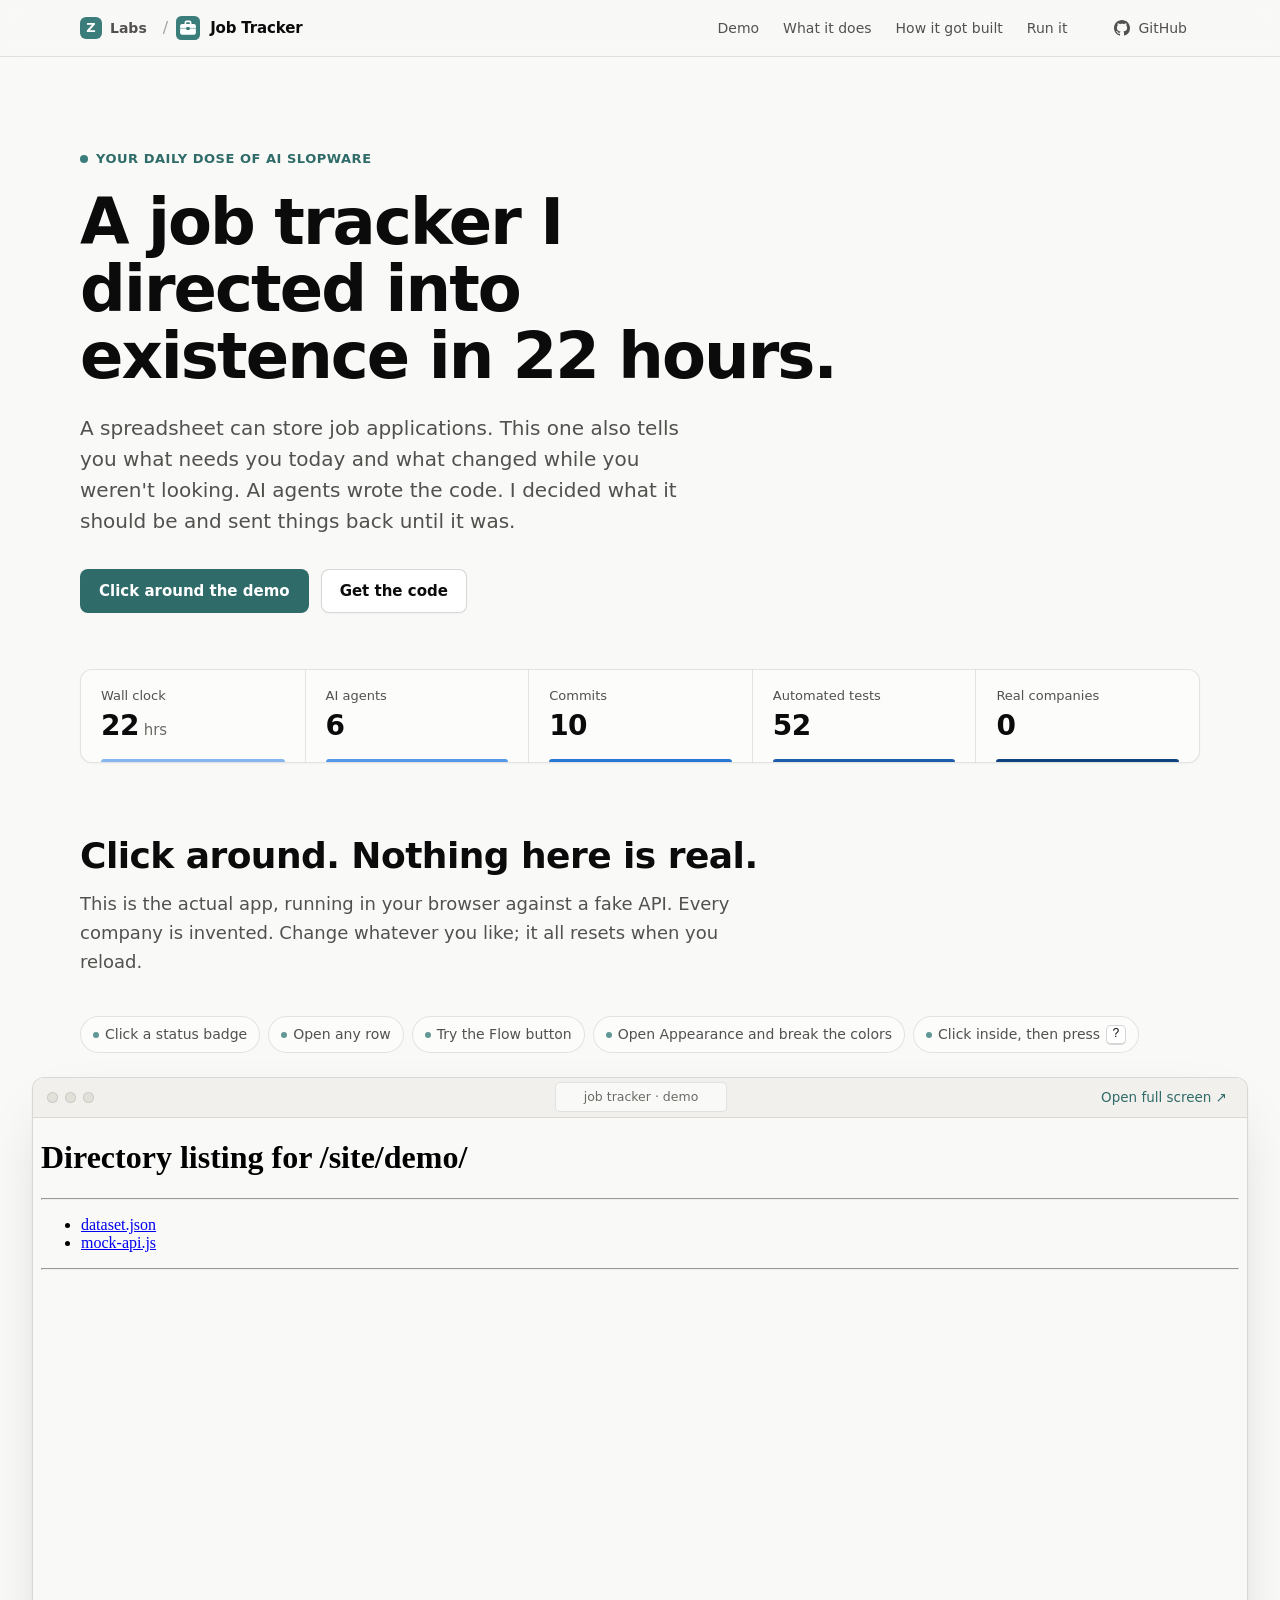
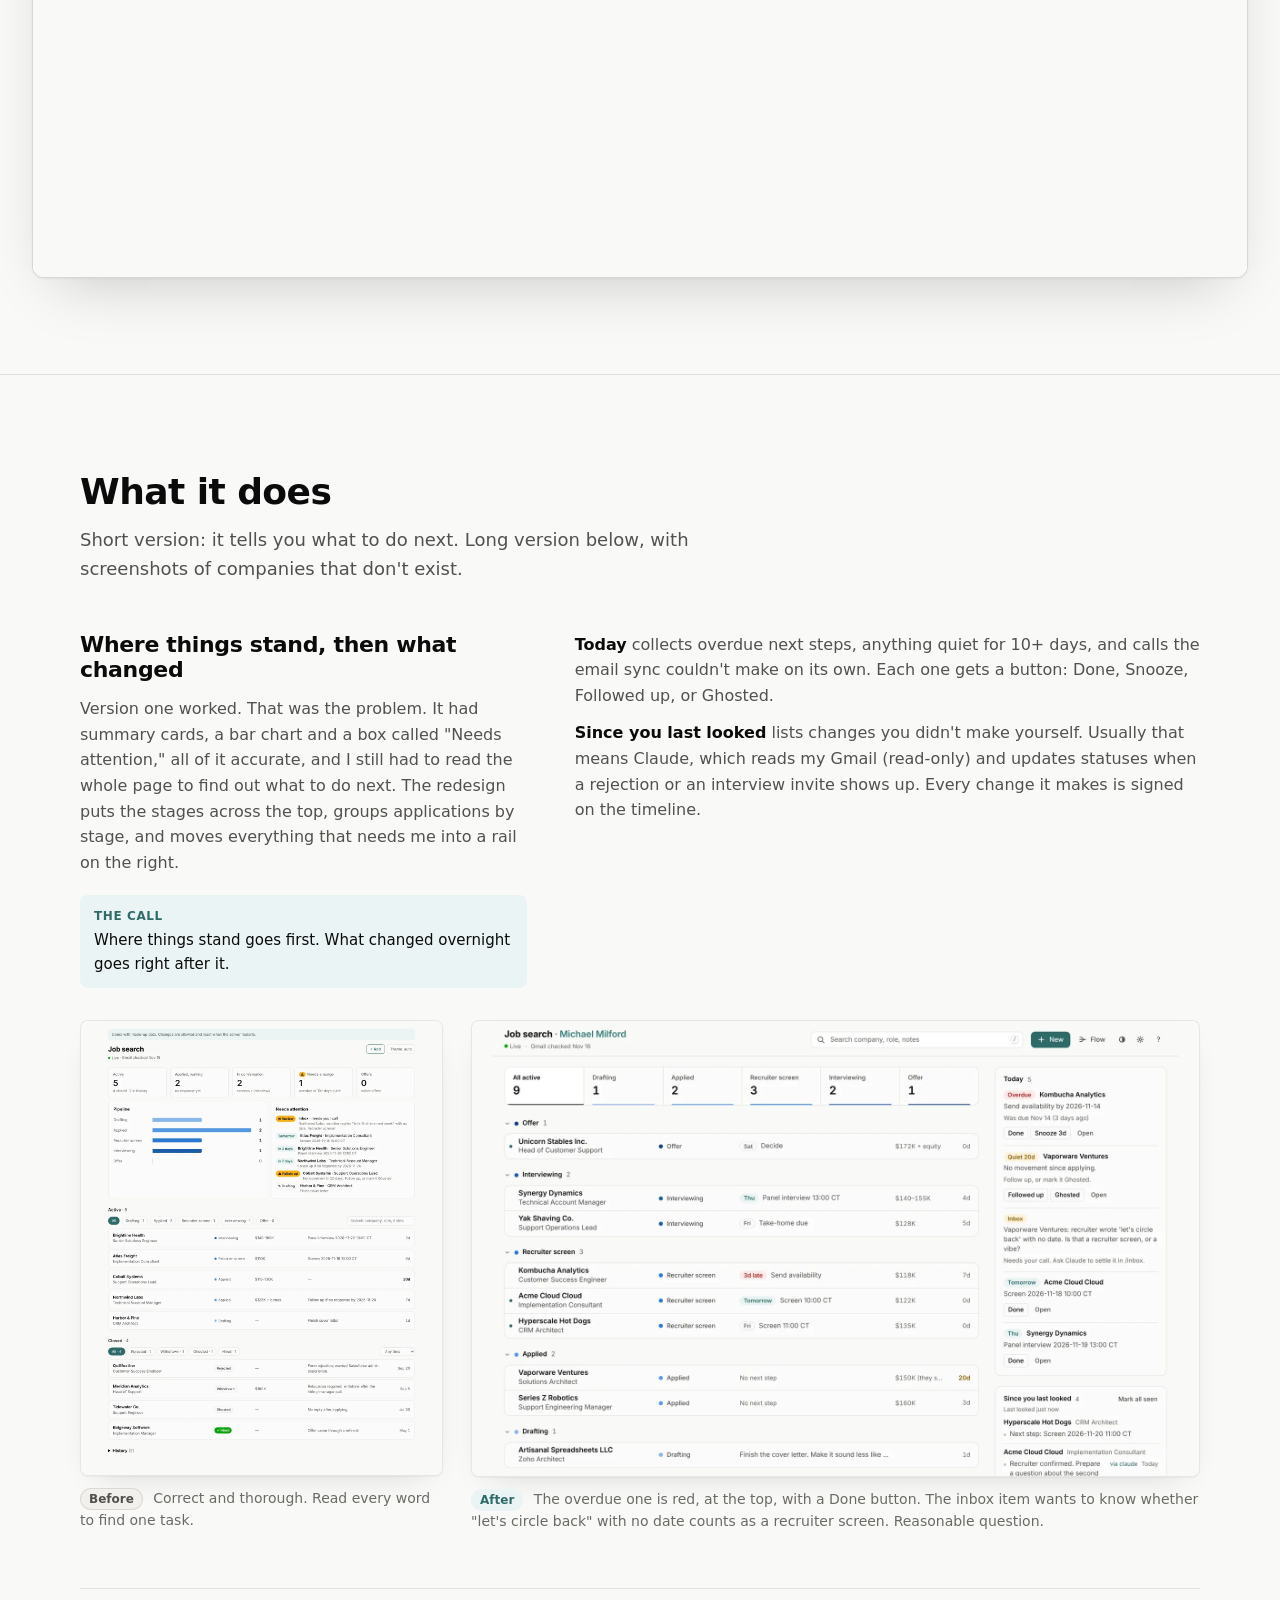
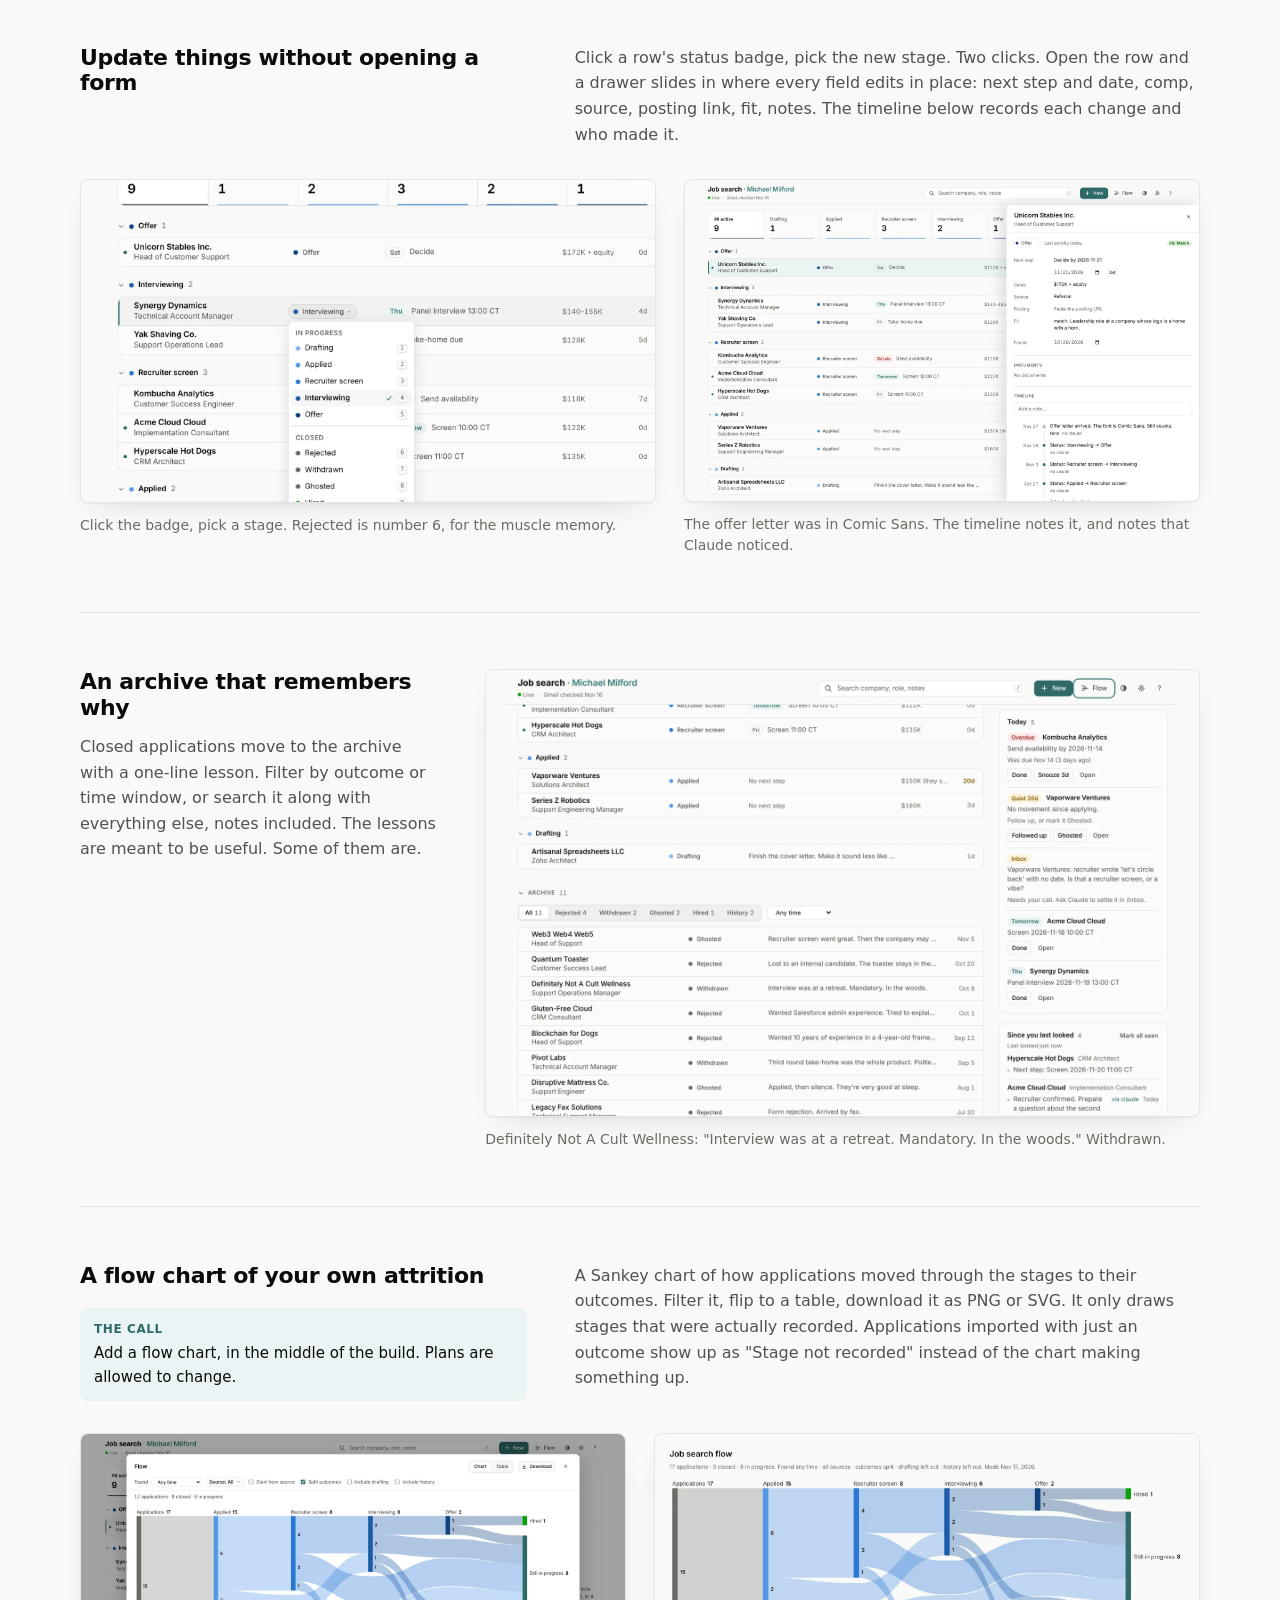
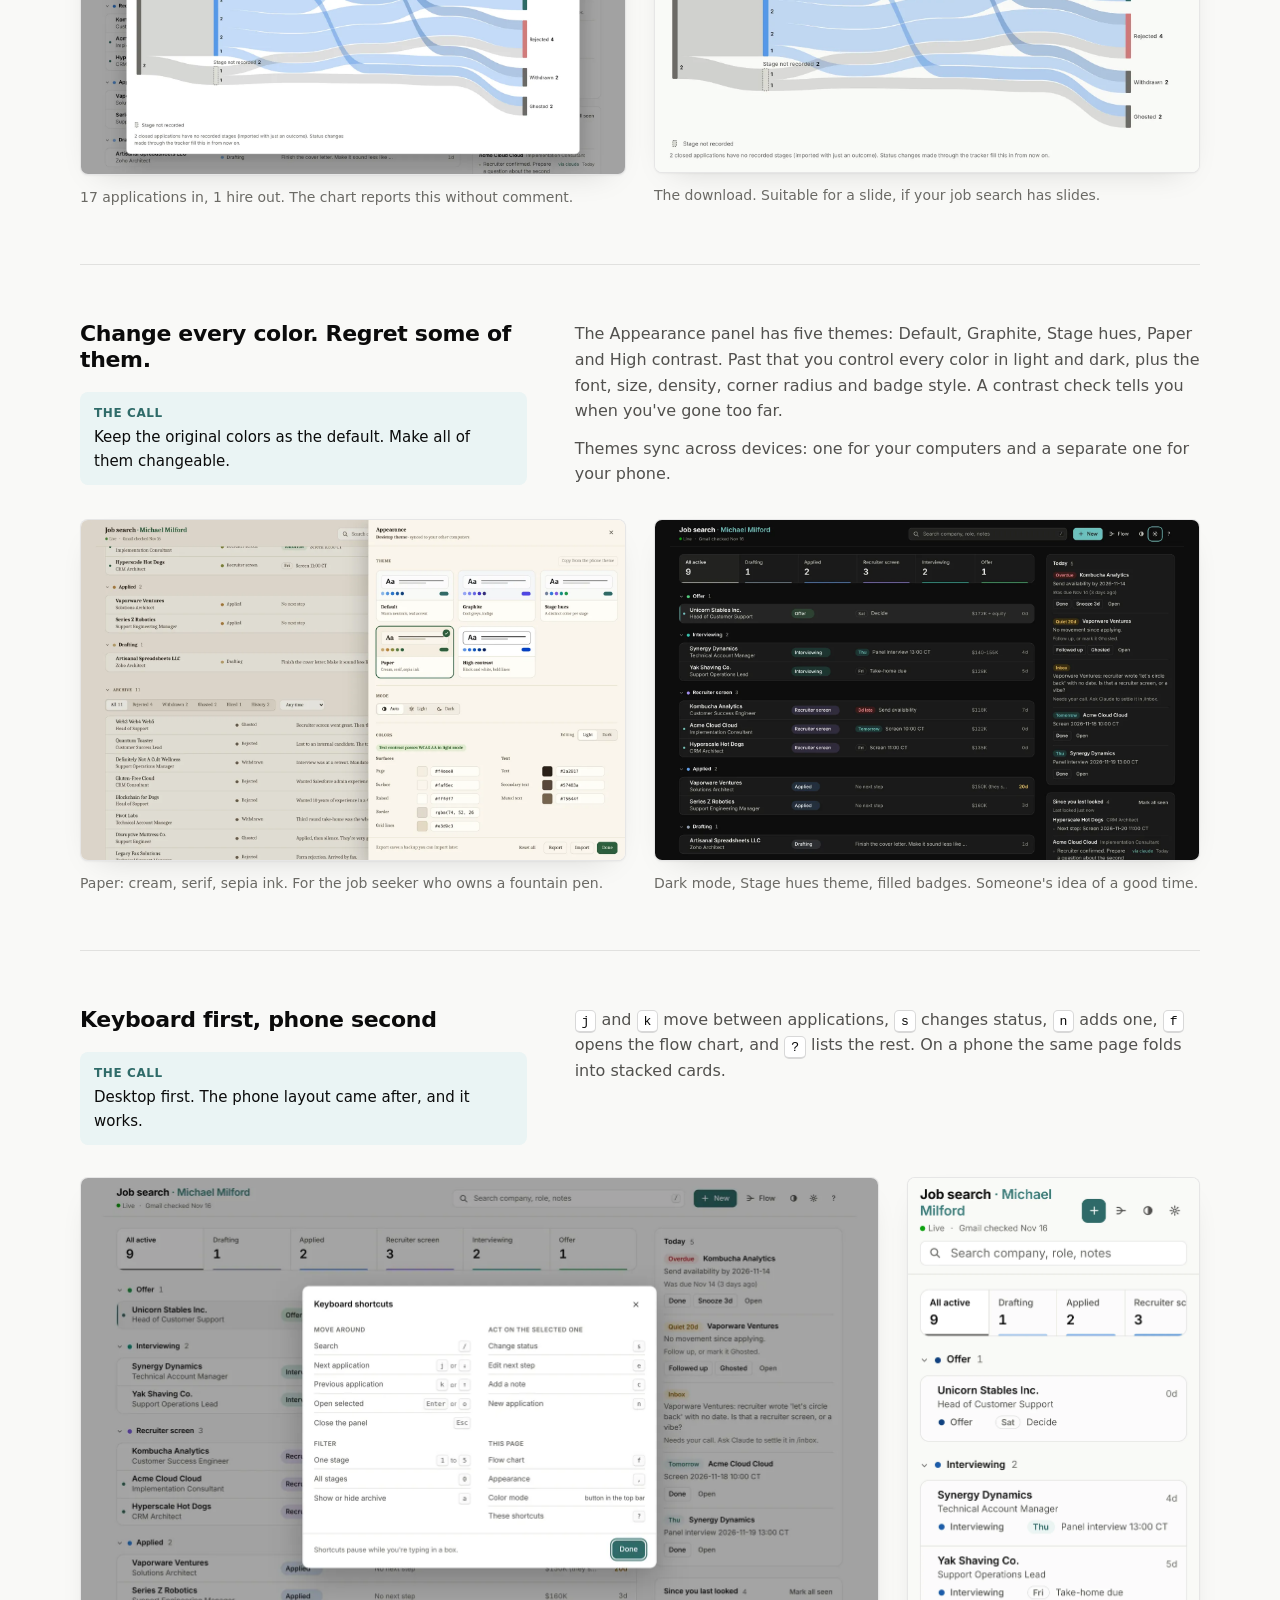
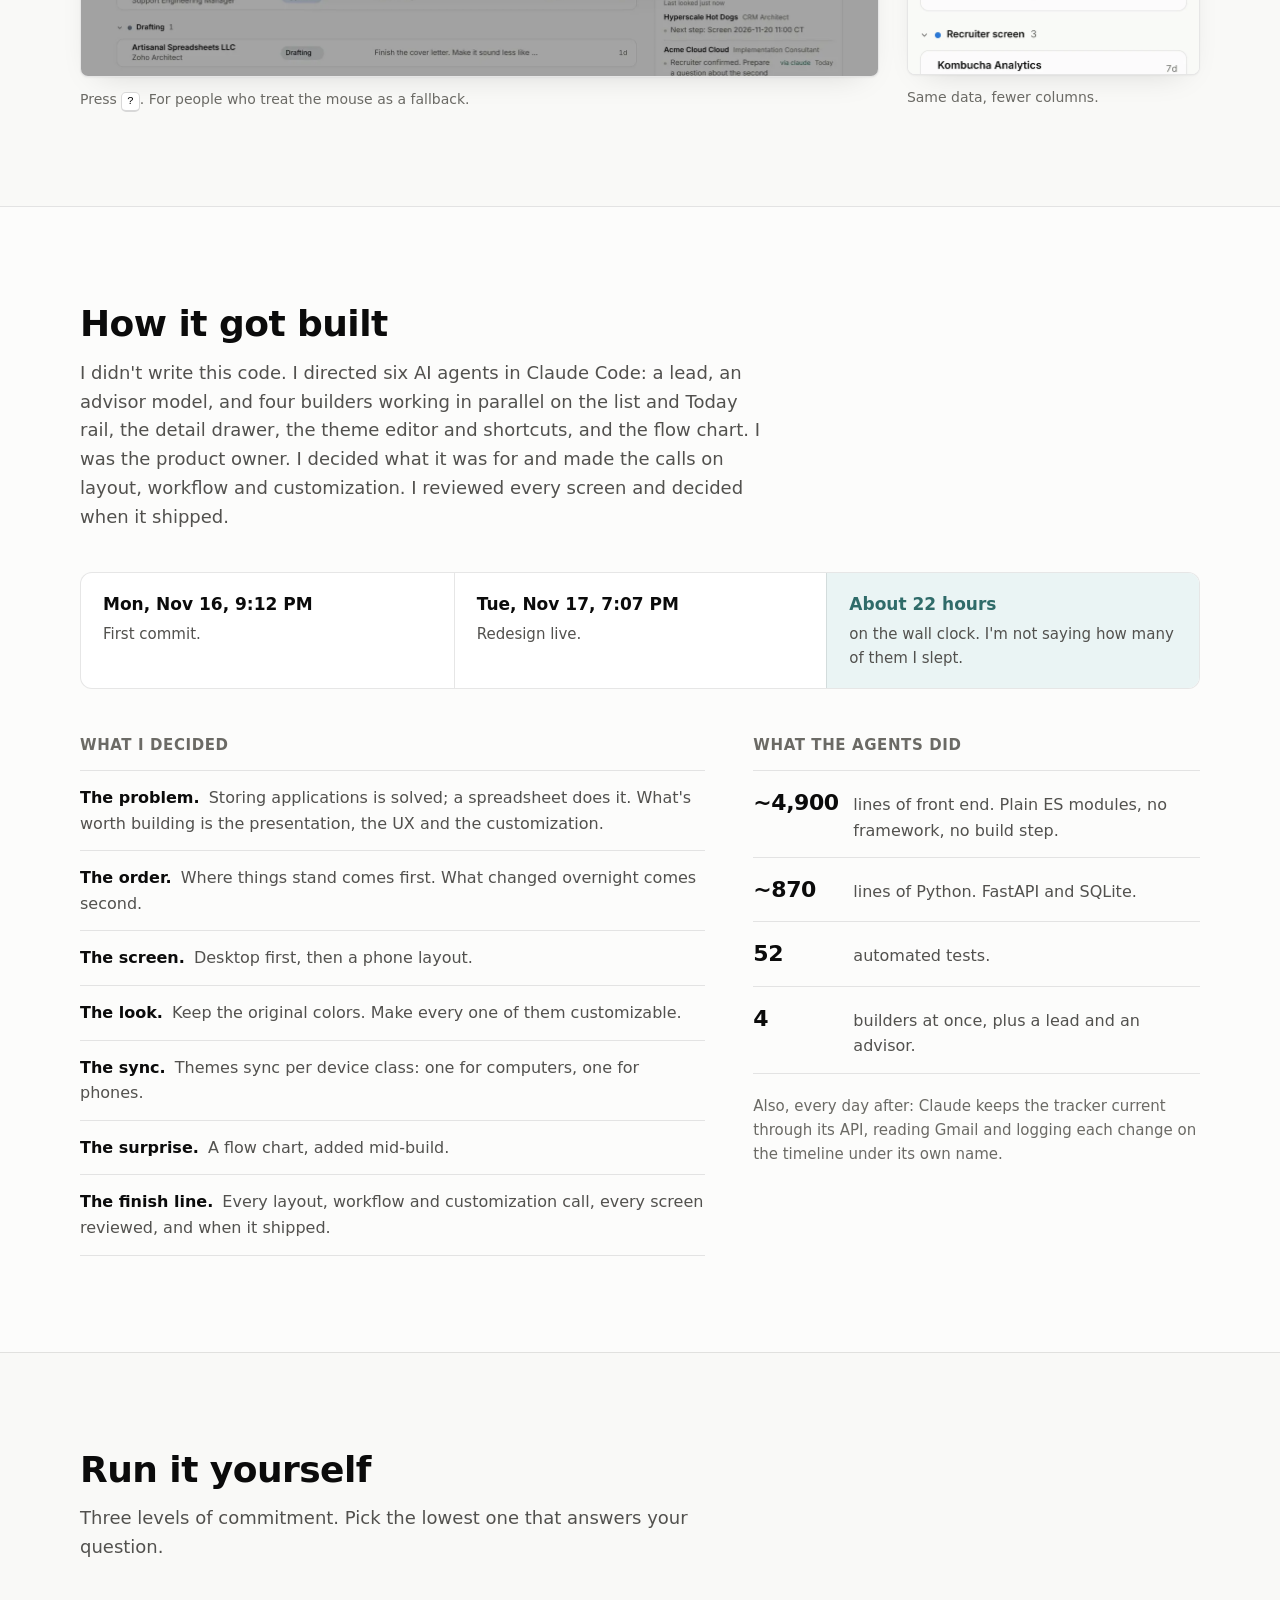
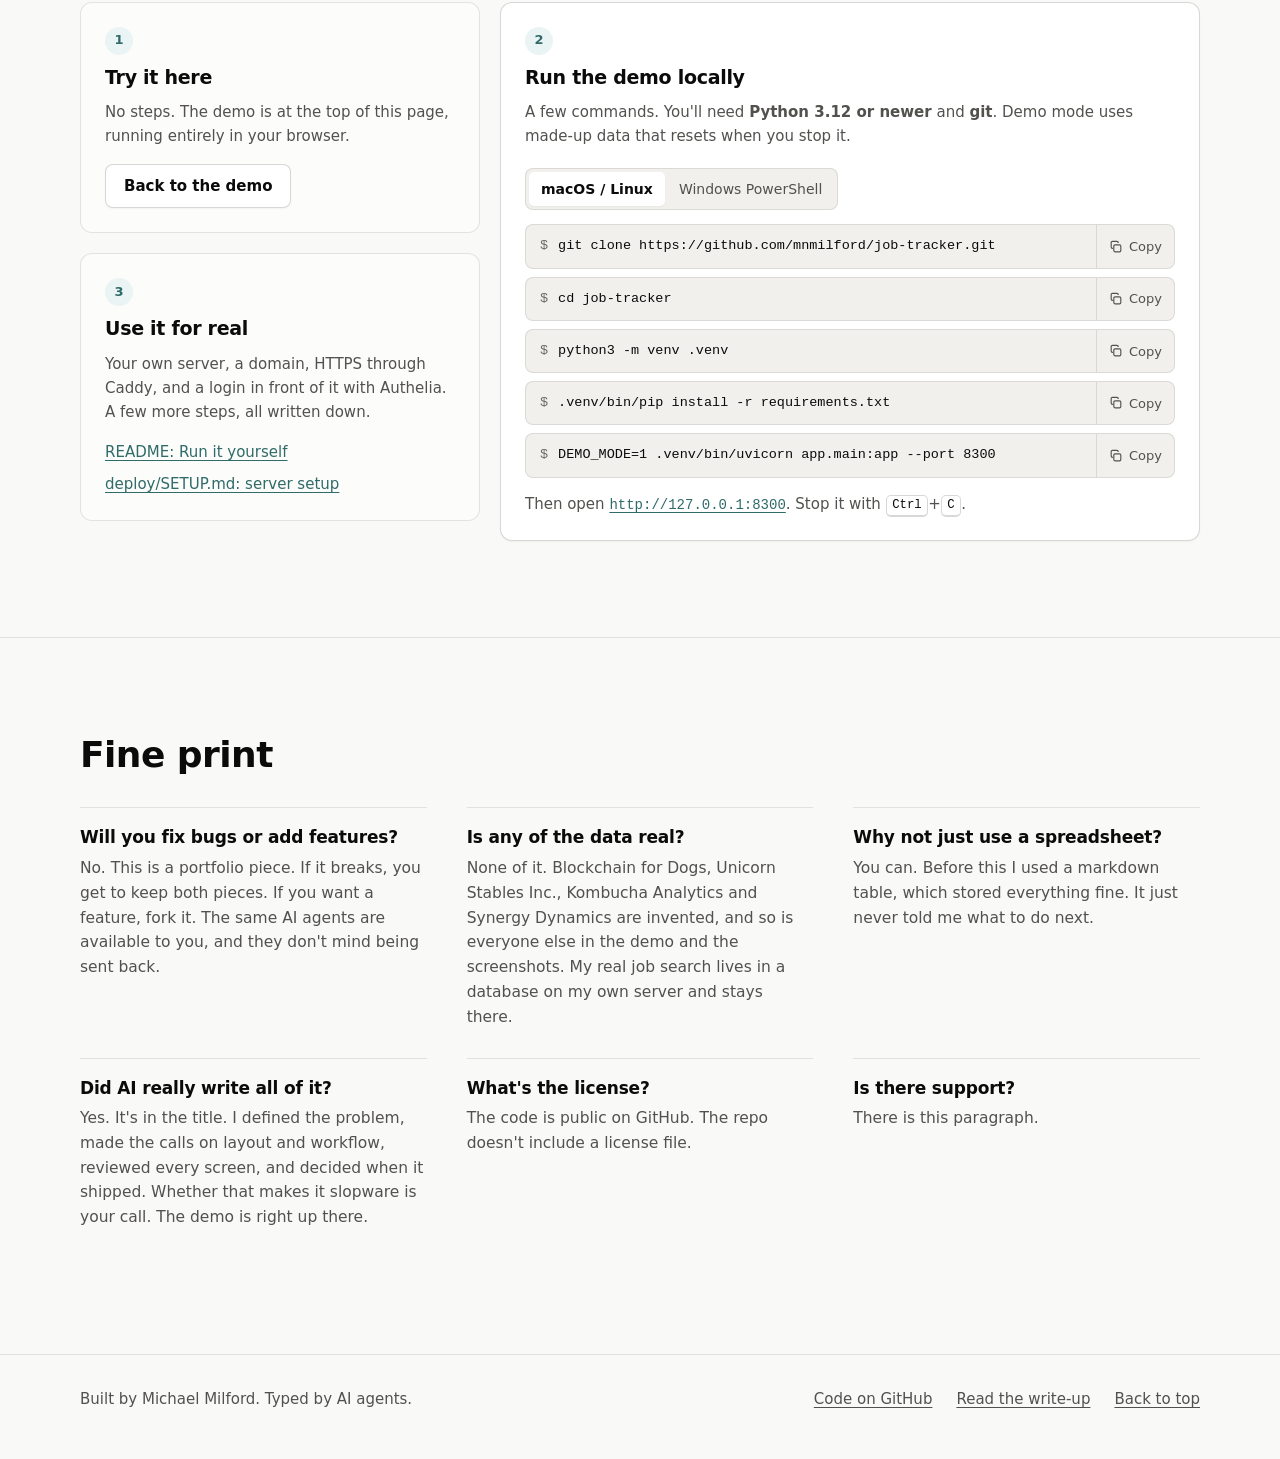
==== commit a4dacb67: "Landing page: breadcrumb back to labs.thezdev.com The header now reads 'Z Labs / Job Tracker'; Labs " ====
--- a/site/index.html
+++ b/site/index.html
@@ -5,7 +5,7 @@
 <meta name="viewport" content="width=device-width, initial-scale=1">
 <title>Job Tracker: your daily dose of AI slopware</title>
 <meta name="description" content="A self-hosted job-application tracker built in about 22 hours by directing AI agents. Try the live demo with made-up companies, then read how it got built.">
-<link rel="canonical" href="https://mnmilford.github.io/job-tracker/">
+<link rel="canonical" href="https://labs.thezdev.com/job-tracker/">
 <meta name="theme-color" content="#f9f9f7" media="(prefers-color-scheme: light)">
 <meta name="theme-color" content="#0d0d0d" media="(prefers-color-scheme: dark)">
 
@@ -13,15 +13,15 @@
 <meta property="og:site_name" content="Job Tracker">
 <meta property="og:title" content="Job Tracker: your daily dose of AI slopware">
 <meta property="og:description" content="A self-hosted job-application tracker built in about 22 hours by directing AI agents. Click around the live demo. Every company in it is invented.">
-<meta property="og:url" content="https://mnmilford.github.io/job-tracker/">
-<meta property="og:image" content="https://mnmilford.github.io/job-tracker/img/og.png">
+<meta property="og:url" content="https://labs.thezdev.com/job-tracker/">
+<meta property="og:image" content="https://labs.thezdev.com/job-tracker/img/og.png">
 <meta property="og:image:width" content="1200">
 <meta property="og:image:height" content="630">
 <meta property="og:image:alt" content="The Job Tracker main view: a stage strip across the top, applications grouped by stage, and a Today rail on the right.">
 <meta name="twitter:card" content="summary_large_image">
 <meta name="twitter:title" content="Job Tracker: your daily dose of AI slopware">
 <meta name="twitter:description" content="A self-hosted job-application tracker built in about 22 hours by directing AI agents. Click around the live demo.">
-<meta name="twitter:image" content="https://mnmilford.github.io/job-tracker/img/og.png">
+<meta name="twitter:image" content="https://labs.thezdev.com/job-tracker/img/og.png">
 <meta name="twitter:image:alt" content="The Job Tracker main view: a stage strip across the top, applications grouped by stage, and a Today rail on the right.">
 
 <link rel="icon" type="image/svg+xml" href='data:image/svg+xml,%3Csvg xmlns="http://www.w3.org/2000/svg" viewBox="0 0 32 32"%3E%3Crect width="32" height="32" rx="7" fill="%233A7D7B"/%3E%3Cpath d="M12.5 10.5V8.8c0-.9.7-1.6 1.6-1.6h3.8c.9 0 1.6.7 1.6 1.6v1.7" fill="none" stroke="%23fff" stroke-width="2.2"/%3E%3Crect x="5.5" y="10.5" width="21" height="14.5" rx="2.6" fill="%23fff"/%3E%3Cpath d="M5.5 16.6h21" stroke="%233A7D7B" stroke-width="1.6" opacity=".45"/%3E%3Crect x="13.6" y="14.6" width="4.8" height="4" rx="1.1" fill="%233A7D7B"/%3E%3C/svg%3E'>
@@ -33,10 +33,14 @@
 
 <header class="site-head">
   <div class="wrap head-row">
-    <a class="brand" href="./" aria-label="Job Tracker, top of page">
-      <svg class="brand-mark" viewBox="0 0 32 32" aria-hidden="true" focusable="false"><rect width="32" height="32" rx="7" fill="#3A7D7B"/><path d="M12.5 10.5V8.8c0-.9.7-1.6 1.6-1.6h3.8c.9 0 1.6.7 1.6 1.6v1.7" fill="none" stroke="#fff" stroke-width="2.2"/><rect x="5.5" y="10.5" width="21" height="14.5" rx="2.6" fill="#fff"/><path d="M5.5 16.6h21" stroke="#3A7D7B" stroke-width="1.6" opacity=".45"/><rect x="13.6" y="14.6" width="4.8" height="4" rx="1.1" fill="#3A7D7B"/></svg>
-      <span>Job Tracker</span>
-    </a>
+    <nav class="crumbs" aria-label="Breadcrumb">
+      <a class="crumb-labs" href="../" title="All builds at labs.thezdev.com"><span class="labs-mark" aria-hidden="true">Z</span><span>Labs</span></a>
+      <span class="crumb-sep" aria-hidden="true">/</span>
+      <a class="brand" href="./" aria-label="Job Tracker, top of page">
+        <svg class="brand-mark" viewBox="0 0 32 32" aria-hidden="true" focusable="false"><rect width="32" height="32" rx="7" fill="#3A7D7B"/><path d="M12.5 10.5V8.8c0-.9.7-1.6 1.6-1.6h3.8c.9 0 1.6.7 1.6 1.6v1.7" fill="none" stroke="#fff" stroke-width="2.2"/><rect x="5.5" y="10.5" width="21" height="14.5" rx="2.6" fill="#fff"/><path d="M5.5 16.6h21" stroke="#3A7D7B" stroke-width="1.6" opacity=".45"/><rect x="13.6" y="14.6" width="4.8" height="4" rx="1.1" fill="#3A7D7B"/></svg>
+        <span>Job Tracker</span>
+      </a>
+    </nav>
     <nav class="head-nav" aria-label="Sections">
       <a href="#demo">Demo</a>
       <a href="#features">What it does</a>
--- a/site/landing.css
+++ b/site/landing.css
@@ -139,6 +139,15 @@
 .brand { display: inline-flex; align-items: center; gap: 10px; color: var(--ink); text-decoration: none; font-weight: 650; font-size: 15px; letter-spacing: -0.01em; }
 .brand:hover { color: var(--ink); }
 .brand-mark { width: 24px; height: 24px; }
+/* Breadcrumb back to labs.thezdev.com, the home of all the builds. */
+.crumbs { display: flex; align-items: center; gap: 8px; min-width: 0; }
+.crumb-labs {
+  display: inline-flex; align-items: center; gap: 8px; margin-left: -8px; padding: 4px 8px; border-radius: var(--radius);
+  color: var(--ink-2); text-decoration: none; font-size: 14px; font-weight: 600;
+}
+.crumb-labs:hover { color: var(--ink); background: var(--hover); }
+.labs-mark { width: 22px; height: 22px; border-radius: 6px; background: #3a7d7b; color: #fff; display: grid; place-items: center; font-size: 13px; font-weight: 700; line-height: 1; }
+.crumb-sep { color: var(--muted); opacity: 0.6; }
 .head-nav { display: flex; gap: 4px; margin-left: auto; }
 .head-nav a { color: var(--ink-2); text-decoration: none; font-size: 14px; padding: 6px 10px; border-radius: var(--radius); }
 .head-nav a:hover { color: var(--ink); background: var(--hover); }
@@ -442,3 +451,46 @@
   html { scroll-behavior: auto; }
   *, *::before, *::after { transition-duration: 0ms !important; animation-duration: 0ms !important; }
 }
+
+/* ---- Screenshot viewer (landing.js) ---- */
+.lightbox {
+  position: fixed; inset: 0; width: 100vw; height: 100dvh; max-width: none; max-height: none;
+  margin: 0; padding: 0; border: 0; background: rgba(10, 10, 10, 0.96); color: #f4f4f2; overflow: hidden;
+}
+.lightbox::backdrop { background: rgba(10, 10, 10, 0.6); }
+.lightbox[open] { display: grid; grid-template-rows: auto minmax(0, 1fr); }
+html.lb-open { overflow: hidden; }
+.lb-top { display: flex; align-items: center; gap: 16px; padding: 12px 16px; }
+.lb-count { margin: 0 auto 0 0; font-size: 13px; font-variant-numeric: tabular-nums; color: rgba(244, 244, 242, 0.75); }
+.lb-full { font-size: 13px; color: rgba(244, 244, 242, 0.85); text-underline-offset: 3px; }
+.lb-full:hover { color: #fff; }
+.lb-figure {
+  margin: 0; min-height: 0; display: grid; grid-template-rows: minmax(0, 1fr) auto; justify-items: center; align-items: center;
+  gap: 14px; padding: 0 88px 24px;
+}
+.lb-img {
+  max-width: 100%; max-height: 100%; width: auto; height: auto; object-fit: contain; border-radius: 8px;
+  box-shadow: 0 24px 80px rgba(0, 0, 0, 0.5); background: #fff;
+  opacity: 0; transition: opacity 160ms ease;
+}
+.lb-img.lb-in { opacity: 1; }
+.lb-cap { max-width: 70ch; text-align: center; font-size: 14px; line-height: 1.5; color: rgba(244, 244, 242, 0.85); }
+.lb-cap .tag { margin-right: 6px; }
+.lb-btn {
+  display: inline-grid; place-items: center; width: 44px; height: 44px; border-radius: 999px; padding: 0; cursor: pointer;
+  border: 1px solid rgba(255, 255, 255, 0.18); background: rgba(255, 255, 255, 0.08); color: #f4f4f2;
+  transition: background 160ms ease, border-color 160ms ease;
+}
+.lb-btn:hover { background: rgba(255, 255, 255, 0.18); border-color: rgba(255, 255, 255, 0.32); }
+.lb-btn:focus-visible { outline: 2px solid #6cc0bc; outline-offset: 2px; }
+.lb-btn svg { width: 22px; height: 22px; }
+.lb-nav { position: absolute; top: 50%; transform: translateY(-50%); }
+.lb-prev { left: 20px; }
+.lb-next { right: 20px; }
+@media (max-width: 720px) {
+  .lb-figure { padding: 0 12px 84px; }
+  .lb-nav { top: auto; bottom: 20px; transform: none; }
+  .lb-prev { left: calc(50% - 56px); }
+  .lb-next { right: calc(50% - 56px); }
+}
+@media (prefers-reduced-motion: reduce) { .lb-img, .lb-btn { transition: none; } }
